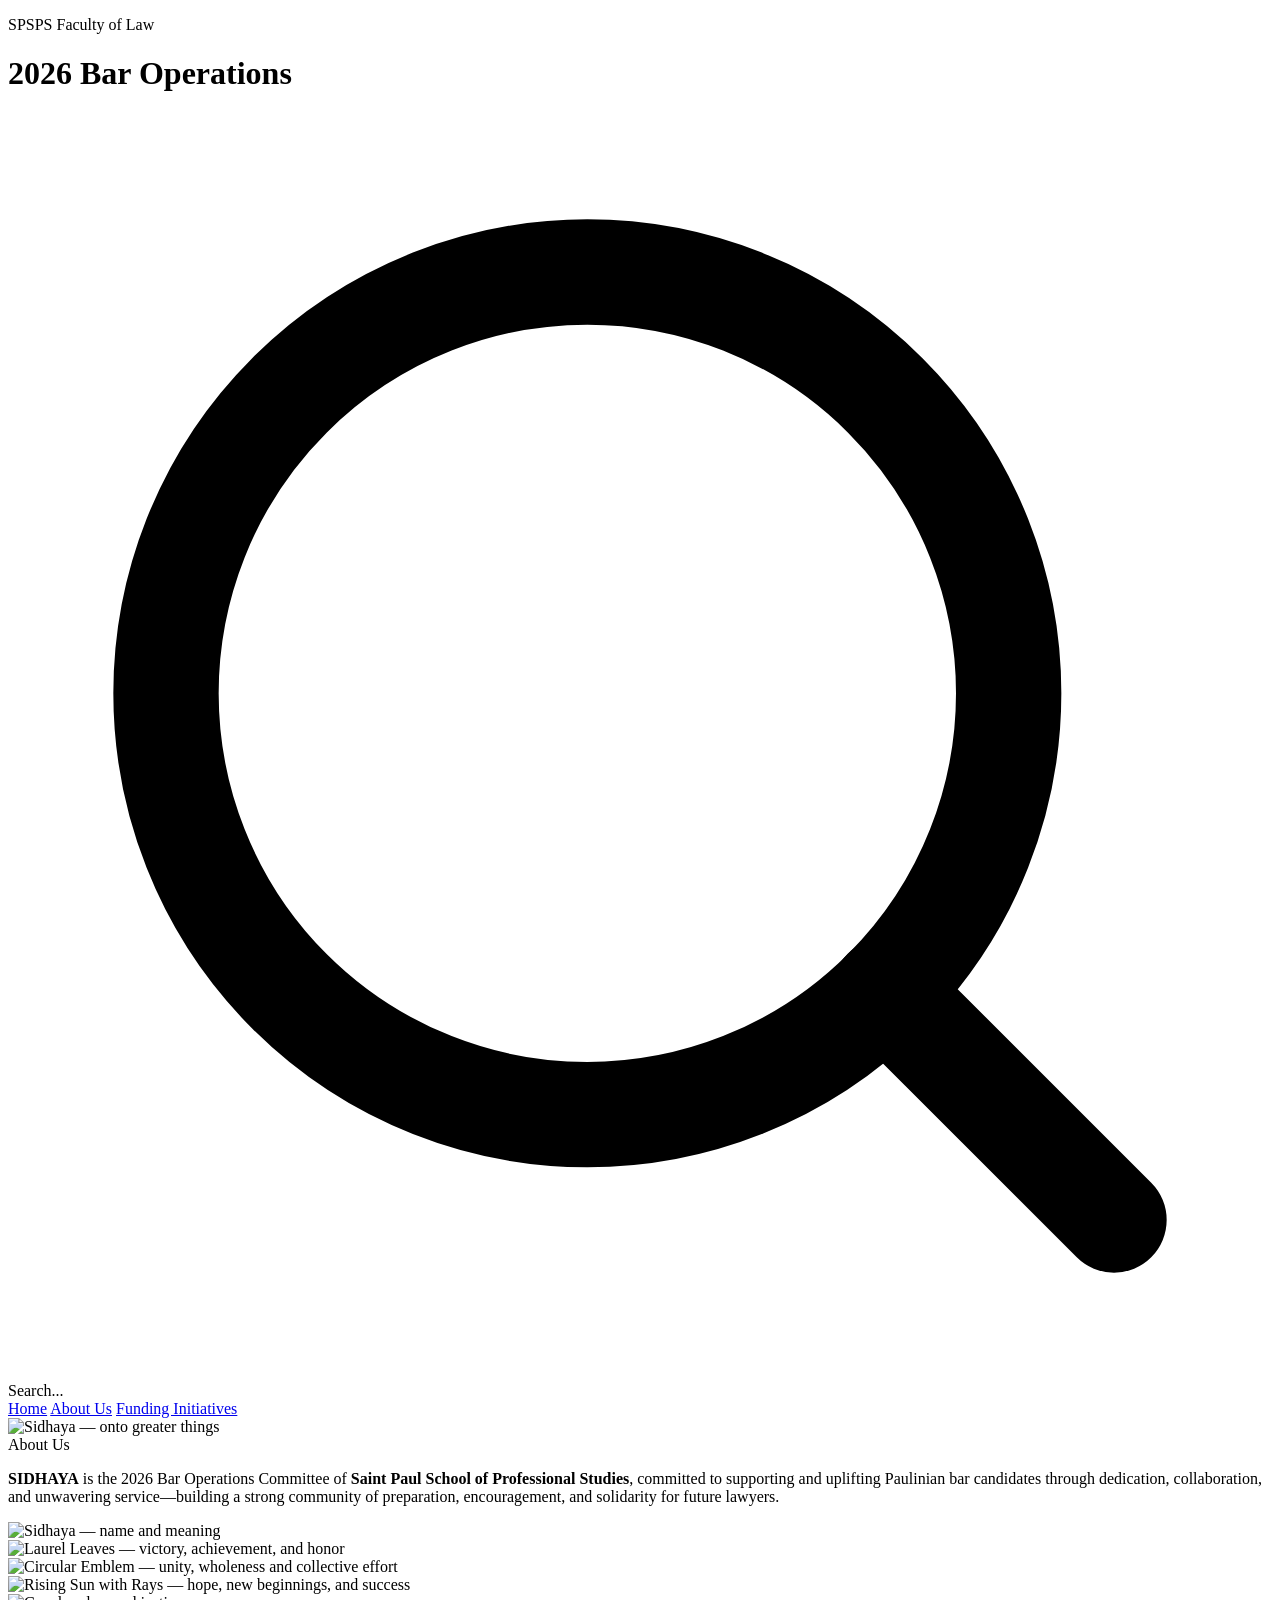
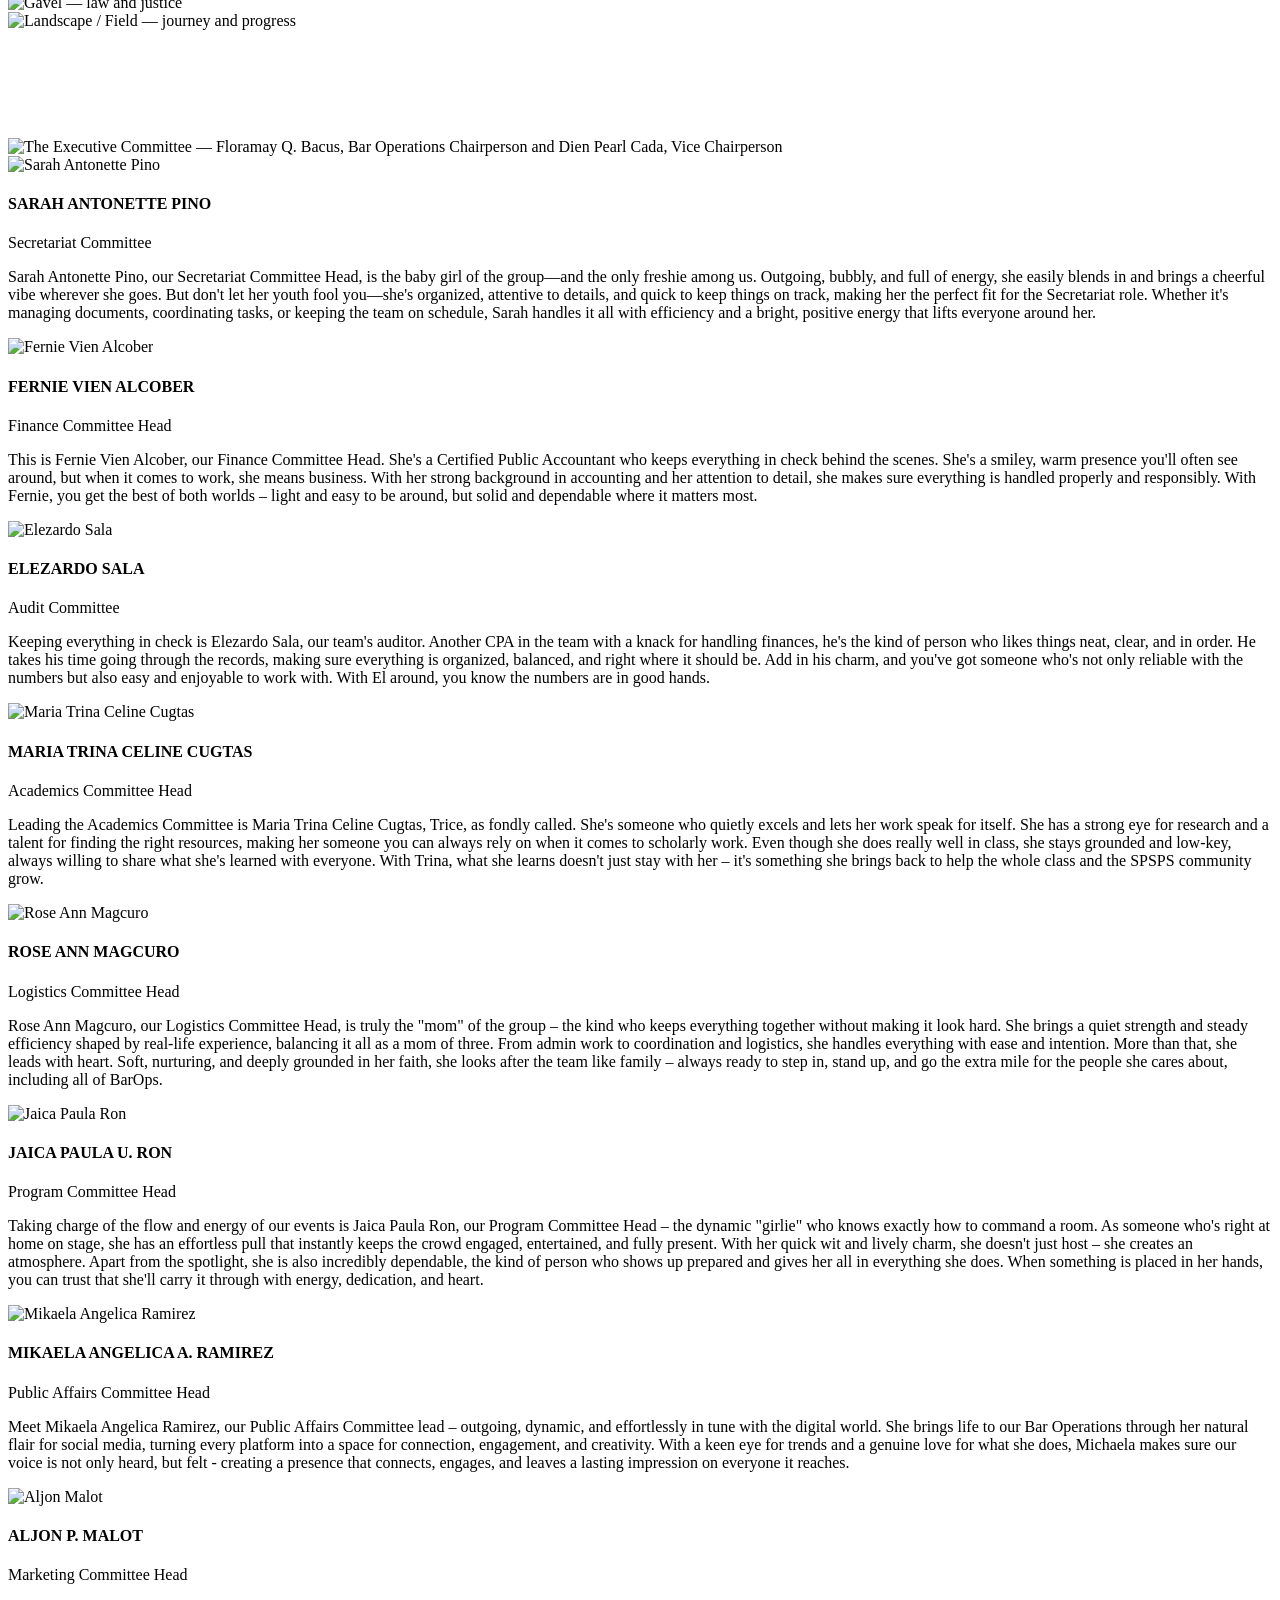
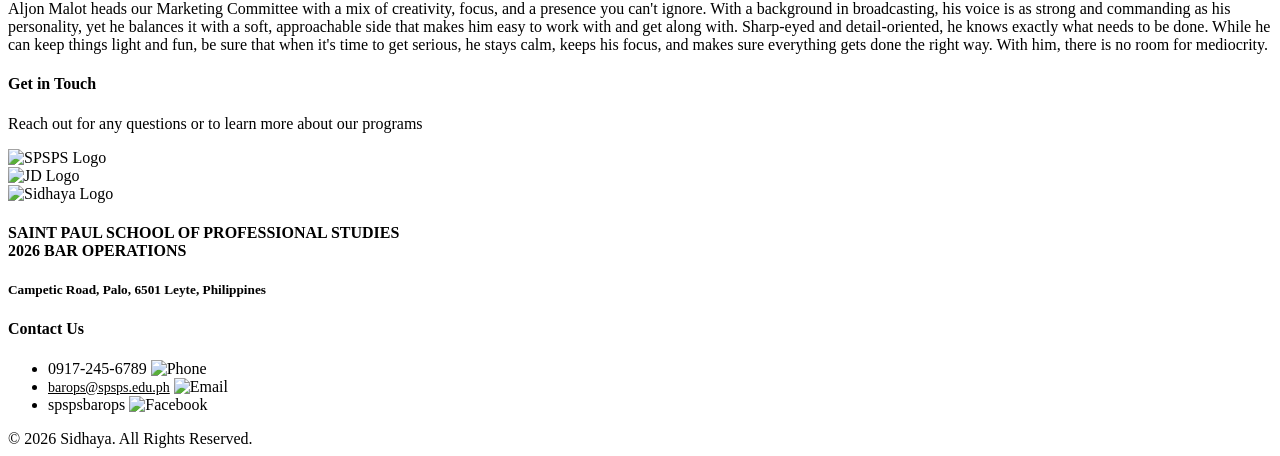
==== about.html @ d61b6583 "initial commit" ====
<!DOCTYPE html>
<html lang="en">

<head>
  <meta charset="UTF-8" />
  <meta name="viewport" content="width=device-width, initial-scale=1.0" />
  <title>About Us — SPSPS Faculty of Law 2026 Bar Operations</title>
  <meta name="description" content="About SPSPS Faculty of Law 2026 Bar Operations." />

  <!-- ✅ Preload this page's above-the-fold images (moved here from index.html where it didn't belong) -->
  <link rel="preload" as="image" href="assets/images/hero/about-hero-bg.webp">
  <link rel="preload" as="image" href="assets/images/logos/sidhaya-logo.webp">

  <link rel="preconnect" href="https://fonts.googleapis.com" />
  <link rel="preconnect" href="https://fonts.gstatic.com" crossorigin />
  <link
    href="https://fonts.googleapis.com/css2?family=Cinzel:wght@400;700&family=Montserrat:wght@300;400;500;600;700;900;1000&family=Playfair+Display:ital,wght@0,600;0,700;1,600&family=DM+Sans:wght@300;400;500;600&display=swap"
    rel="stylesheet">

  <link rel="stylesheet" href="assets/css/main.css">
  <link rel="stylesheet" href="assets/css/about.css">
</head>

<body>

  <header class="site-header">
    <div class="header-inner">
      <div class="header-brand">
        <p class="faculty-label">SPSPS Faculty of Law</p>
        <h1 class="barops-title">2026 Bar Operations</h1>
      </div>
      <div class="header-search" role="search" aria-label="Search">
        <svg viewBox="0 0 24 24" fill="none" stroke="currentColor" stroke-width="2" stroke-linecap="round"
          stroke-linejoin="round">
          <circle cx="11" cy="11" r="8" />
          <line x1="21" y1="21" x2="16.65" y2="16.65" />
        </svg>
        Search...
      </div>
    </div>
  </header>

  <nav class="site-nav" aria-label="Primary navigation">
    <div class="nav-inner">
      <a href="index.html">Home</a>
      <a href="about.html" class="active" aria-current="page">About Us</a>
      <a href="funding.html">Funding Initiatives</a>
    </div>
  </nav>

  <main>

    <!-- HERO -->
    <section class="about-hero" aria-label="About Us Hero">
      <div class="about-hero-content">
        <!-- Eager: this is the first visible element above the fold -->
        <img class="about-hero-logo" src="assets/images/logos/sidhaya-logo.webp" alt="Sidhaya — onto greater things"
          fetchpriority="high">
      </div>
    </section>

    <!-- ABOUT US TEXT -->
    <div class="about-content">
      <span class="about-badge">About Us</span>
      <p class="about-description">
        <strong>SIDHAYA</strong> is the 2026 Bar Operations Committee of <strong>Saint Paul School
          of Professional Studies</strong>, committed to supporting and uplifting
        Paulinian bar candidates through dedication, collaboration, and
        unwavering service—building a strong community of preparation,
        encouragement, and solidarity for future lawyers.
      </p>
    </div>

    <!-- INFINITE CARD CAROUSEL -->
    <section class="carousel-section" aria-label="Sidhaya symbol cards">
      <div class="carousel-track-wrap">
        <div class="carousel-track">
          <!--
            ✅ First 2 cards: eager (likely visible in the initial viewport).
               All others: lazy (the CSS animation will have moved on before they're needed).
               Duplicate set (aria-hidden): always lazy since they're the second pass.
          -->
          <div class="carousel-card">
            <img src="assets/images/cards/card-1.webp" alt="Sidhaya — name and meaning">
          </div>
          <div class="carousel-card">
            <img src="assets/images/cards/card-2.webp" alt="Laurel Leaves — victory, achievement, and honor">
          </div>
          <div class="carousel-card">
            <img src="assets/images/cards/card-3.webp" alt="Circular Emblem — unity, wholeness and collective effort"
              loading="lazy">
          </div>
          <div class="carousel-card">
            <img src="assets/images/cards/card-4.webp" alt="Rising Sun with Rays — hope, new beginnings, and success"
              loading="lazy">
          </div>
          <div class="carousel-card">
            <img src="assets/images/cards/card-5.webp" alt="Gavel — law and justice" loading="lazy">
          </div>
          <div class="carousel-card">
            <img src="assets/images/cards/card-6.webp" alt="Landscape / Field — journey and progress" loading="lazy">
          </div>
          <!-- Duplicated set for seamless loop — all lazy -->
          <div class="carousel-card" aria-hidden="true"><img src="assets/images/cards/card-1.webp" alt=""
              loading="lazy"></div>
          <div class="carousel-card" aria-hidden="true"><img src="assets/images/cards/card-2.webp" alt=""
              loading="lazy"></div>
          <div class="carousel-card" aria-hidden="true"><img src="assets/images/cards/card-3.webp" alt=""
              loading="lazy"></div>
          <div class="carousel-card" aria-hidden="true"><img src="assets/images/cards/card-4.webp" alt=""
              loading="lazy"></div>
          <div class="carousel-card" aria-hidden="true"><img src="assets/images/cards/card-5.webp" alt=""
              loading="lazy"></div>
          <div class="carousel-card" aria-hidden="true"><img src="assets/images/cards/card-6.webp" alt=""
              loading="lazy"></div>
        </div>
      </div>
    </section>

    <!-- EXECUTIVE COMMITTEE -->
    <section class="committee-section" aria-labelledby="committee-heading">

      <!-- EXEC BANNER IMAGE -->
      <div class="exec-banner">
        <img src="assets/images/committee/exec.png" alt="The Executive Committee — Floramay Q. Bacus, Bar Operations Chairperson and Dien Pearl Cada, Vice Chairperson" loading="lazy">
      </div>

      <div class="member-row member-row--row1">
        <div class="member-grid member-grid--row1">
          <div class="member-info member-info--row1">
            <div class="member-strip member-strip--row1">
              <img src="assets/images/committee/pino.png" alt="Sarah Antonette Pino" loading="lazy">
            </div>
            <h4 class="member-name member-name--row1">SARAH ANTONETTE PINO</h4>
            <p class="member-role member-role--row1">Secretariat Committee</p>
            <p class="member-desc member-desc--row1">Sarah Antonette Pino, our Secretariat Committee Head, is the baby
              girl of the group—and the only freshie among us.
              Outgoing, bubbly, and full of energy, she easily blends in and brings a cheerful vibe wherever she goes.
              But don't let her youth fool you—she's organized,
              attentive to details, and quick to keep things on track, making her the perfect fit for the Secretariat
              role. Whether it's managing documents, coordinating
              tasks, or keeping the team on schedule, Sarah handles it all with efficiency and a bright, positive energy
              that lifts everyone around her.</p>
          </div>
          
          <div class="member-info member-info--row1">
            <div class="member-strip member-strip--row1">
              <img src="assets/images/committee/alcober.png" alt="Fernie Vien Alcober" loading="lazy">
            </div>
            <h4 class="member-name member-name--row1">FERNIE VIEN ALCOBER</h4>
            <p class="member-role member-role--row1">Finance Committee Head</p>
            <p class="member-desc member-desc--row1">This is Fernie Vien Alcober, our Finance Committee Head. She's a
              Certified Public Accountant who keeps everything in
              check behind the scenes. She's a smiley, warm presence you'll often see around, but when it comes to work,
              she means business. With her strong background
              in accounting and her attention to detail, she makes sure everything is handled properly and responsibly.
              With Fernie, you get the best of both worlds –
              light and easy to be around, but solid and dependable where it matters most.</p>
          </div>
          <div class="member-info member-info--row1">
            <div class="member-strip member-strip--row1">
              <img src="assets/images/committee/sala.png" alt="Elezardo Sala" loading="lazy">
            </div>
            <h4 class="member-name member-name--row1">ELEZARDO SALA</h4>
            <p class="member-role member-role--row1">Audit Committee</p>
            <p class="member-desc member-desc--row1">Keeping everything in check is Elezardo Sala, our team's auditor.
              Another CPA in the team with a knack for handling
              finances, he's the kind of person who likes things neat, clear, and in order. He takes his time going
              through the records, making sure everything is organized,
              balanced, and right where it should be. Add in his charm, and you've got someone who's not only reliable
              with the numbers but also easy and enjoyable to work
              with. With El around, you know the numbers are in good hands.</p>
          </div>
          <div class="member-info member-info--row1">
            <div class="member-strip member-strip--row1">
              <img src="assets/images/committee/cugtas.png" alt="Maria Trina Celine Cugtas" loading="lazy">
            </div>
            <h4 class="member-name member-name--row1">MARIA TRINA CELINE CUGTAS</h4>
            <p class="member-role member-role--row1">Academics Committee Head</p>
            <p class="member-desc member-desc--row1">Leading the Academics Committee is Maria Trina Celine Cugtas,
              Trice, as fondly called. She's someone who quietly excels
              and lets her work speak for itself. She has a strong eye for research and a talent for finding the right
              resources, making her someone you can always rely on
              when it comes to scholarly work. Even though she does really well in class, she stays grounded and
              low-key, always willing to share what she's learned with everyone.
              With Trina, what she learns doesn't just stay with her – it's something she brings back to help the whole
              class and the SPSPS community grow.</p>
          </div>
        </div>
      </div>
      <div class="member-row member-row--row2">
        <div class="member-grid member-grid--row2">
          <div class="member-info member-info--row2">
            <div class="member-strip member-strip--row2">
              <img src="assets/images/committee/magcuro.png" alt="Rose Ann Magcuro" loading="lazy">
            </div>
            <h4 class="member-name member-name--row2">ROSE ANN MAGCURO</h4>
            <p class="member-role member-role--row2">Logistics Committee Head</p>
            <p class="member-desc member-desc--row2">Rose Ann Magcuro, our Logistics Committee Head, is truly the "mom"
              of the group – the kind who keeps everything together without making it look hard. She brings a quiet
              strength and steady efficiency shaped by
              real-life experience, balancing it all as a mom of three. From admin work to coordination and logistics,
              she handles everything with ease and intention.
              More than that, she leads with heart. Soft, nurturing, and deeply grounded in her faith, she looks after
              the team like family – always ready to step in, stand up, and
              go the extra mile for the people she cares about, including all of BarOps.</p>
          </div>
          <div class="member-info member-info--row2">
            <div class="member-strip member-strip--row2">
              <img src="assets/images/committee/ron.png" alt="Jaica Paula Ron" loading="lazy">
            </div>
            <h4 class="member-name member-name--row2">JAICA PAULA U. RON</h4>
            <p class="member-role member-role--row2">Program Committee Head</p>
            <p class="member-desc member-desc--row2">Taking charge of the flow and energy of our events is Jaica Paula
              Ron, our Program Committee Head – the dynamic "girlie" who knows exactly how to command a room. As someone
              who's right at home on stage, she has an effortless
              pull that instantly keeps the crowd engaged, entertained, and fully present. With her quick wit and lively
              charm, she doesn't just host – she creates an atmosphere.
              Apart from the spotlight, she is also incredibly dependable, the kind of person who shows up prepared and
              gives her all in everything she does. When something is
              placed in her hands, you can trust that she'll carry it through with energy, dedication, and heart.</p>
          </div>
          <div class="member-info member-info--row2">
            <div class="member-strip member-strip--row2">
              <img src="assets/images/committee/ramirez.png" alt="Mikaela Angelica Ramirez" loading="lazy">
            </div>
            <h4 class="member-name member-name--row2">MIKAELA ANGELICA A. RAMIREZ</h4>
            <p class="member-role member-role--row2">Public Affairs Committee Head</p>
            <p class="member-desc member-desc--row2">Meet Mikaela Angelica Ramirez, our Public Affairs Committee lead –
              outgoing, dynamic, and effortlessly in tune with the digital world. She brings life to our Bar Operations
              through her natural flair for social media, turning every
              platform into a space for connection, engagement, and creativity. With a keen eye for trends and a genuine
              love for what she does, Michaela makes sure our voice is not only
              heard, but felt - creating a presence that connects, engages, and leaves a lasting impression on everyone
              it reaches.</p>
          </div>
          <div class="member-info member-info--row2">
            <div class="member-strip member-strip--row2">
              <img src="assets/images/committee/malot.png" alt="Aljon Malot" loading="lazy">
            </div>
            <h4 class="member-name member-name--row2">ALJON P. MALOT</h4>
            <p class="member-role member-role--row2">Marketing Committee Head</p>
            <p class="member-desc member-desc--row2">Aljon Malot heads our Marketing Committee with a mix of creativity,
              focus, and a presence you can't ignore. With a background in broadcasting, his voice is as strong and
              commanding as his personality, yet he balances it with a soft,
              approachable side that makes him easy to work with and get along with. Sharp-eyed and detail-oriented, he
              knows exactly what needs to be done. While he can keep things
              light and fun, be sure that when it's time to get serious, he stays calm, keeps his focus, and makes sure
              everything gets done the right way. With him, there is no room for
              mediocrity.</p>
          </div>
        </div>
      </div>

    </section>

  </main>

  <footer class="site-footer" aria-label="Site footer">
    <div class="footer-grid">
      <div class="footer-touch">
        <h4>Get in Touch</h4>
        <p>Reach out for any questions or to learn more about our programs</p>
      </div>
      <div class="footer-logos" aria-label="Partner logos">
        <div class="logo-group">
          <div class="footer-logo-ring">
            <img src="assets/images/logos/spsps-logo.webp" alt="SPSPS Logo" loading="lazy">
          </div>
          <div class="footer-logo-ring">
            <img src="assets/images/logos/jd-logo.webp" alt="JD Logo" loading="lazy">
          </div>
          <div class="footer-logo-ring">
            <img src="assets/images/logos/sidhaya-logo-white.webp" alt="Sidhaya Logo" loading="lazy">
          </div>
        </div>
        <div class="footer-text">
          <h4 class="footer-title">
            <span class="line1">SAINT PAUL SCHOOL OF PROFESSIONAL STUDIES</span><br>
            <span class="line2">2026 BAR OPERATIONS</span>
          </h4>
          <h5 class="footer-address">
            Campetic Road, Palo, 6501 Leyte, Philippines
          </h5>
        </div>
      </div>
      <div class="footer-contact">
        <h4>Contact Us</h4>
        <ul class="contact-list">
          <li>
            <span>0917-245-6789</span>
            <img src="assets/images/icons/phone.png" alt="Phone" width="14" height="14" loading="lazy">
          </li>
          <li>
            <span><a href="mailto:barops@spsps.edu.ph" style="color: var(--gold); font-size:14px;">barops@spsps.edu.ph</a></span>
            <img src="assets/images/icons/email.png" alt="Email" width="14" height="14" loading="lazy">
          </li>
          <li>
            <span>spspsbarops</span>
            <img src="assets/images/icons/facebook.png" alt="Facebook" width="14" height="14" loading="lazy">
          </li>
        </ul>
      </div>
    </div>
    <div class="footer-bottom">&copy; 2026 Sidhaya. All Rights Reserved.</div>
  </footer>

  <script src="assets/js/main.js" defer></script>
</body>
</html>
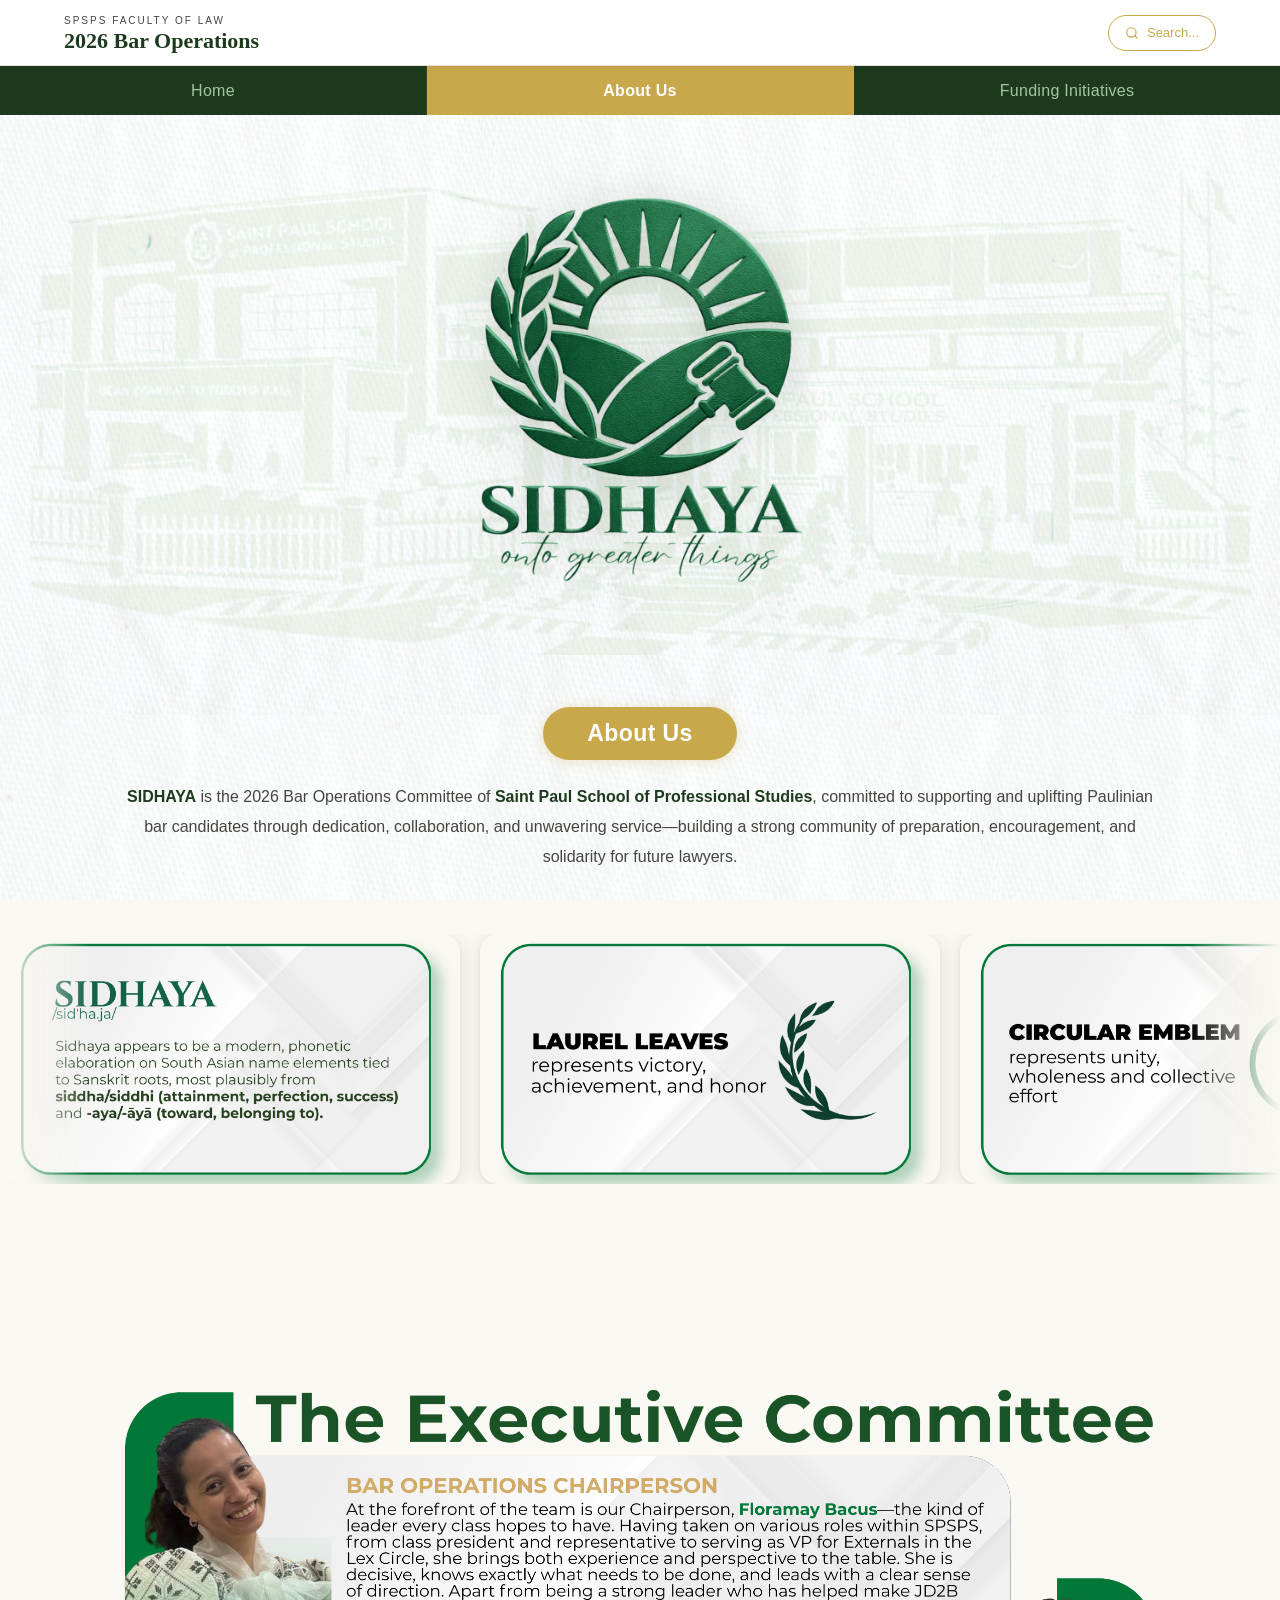
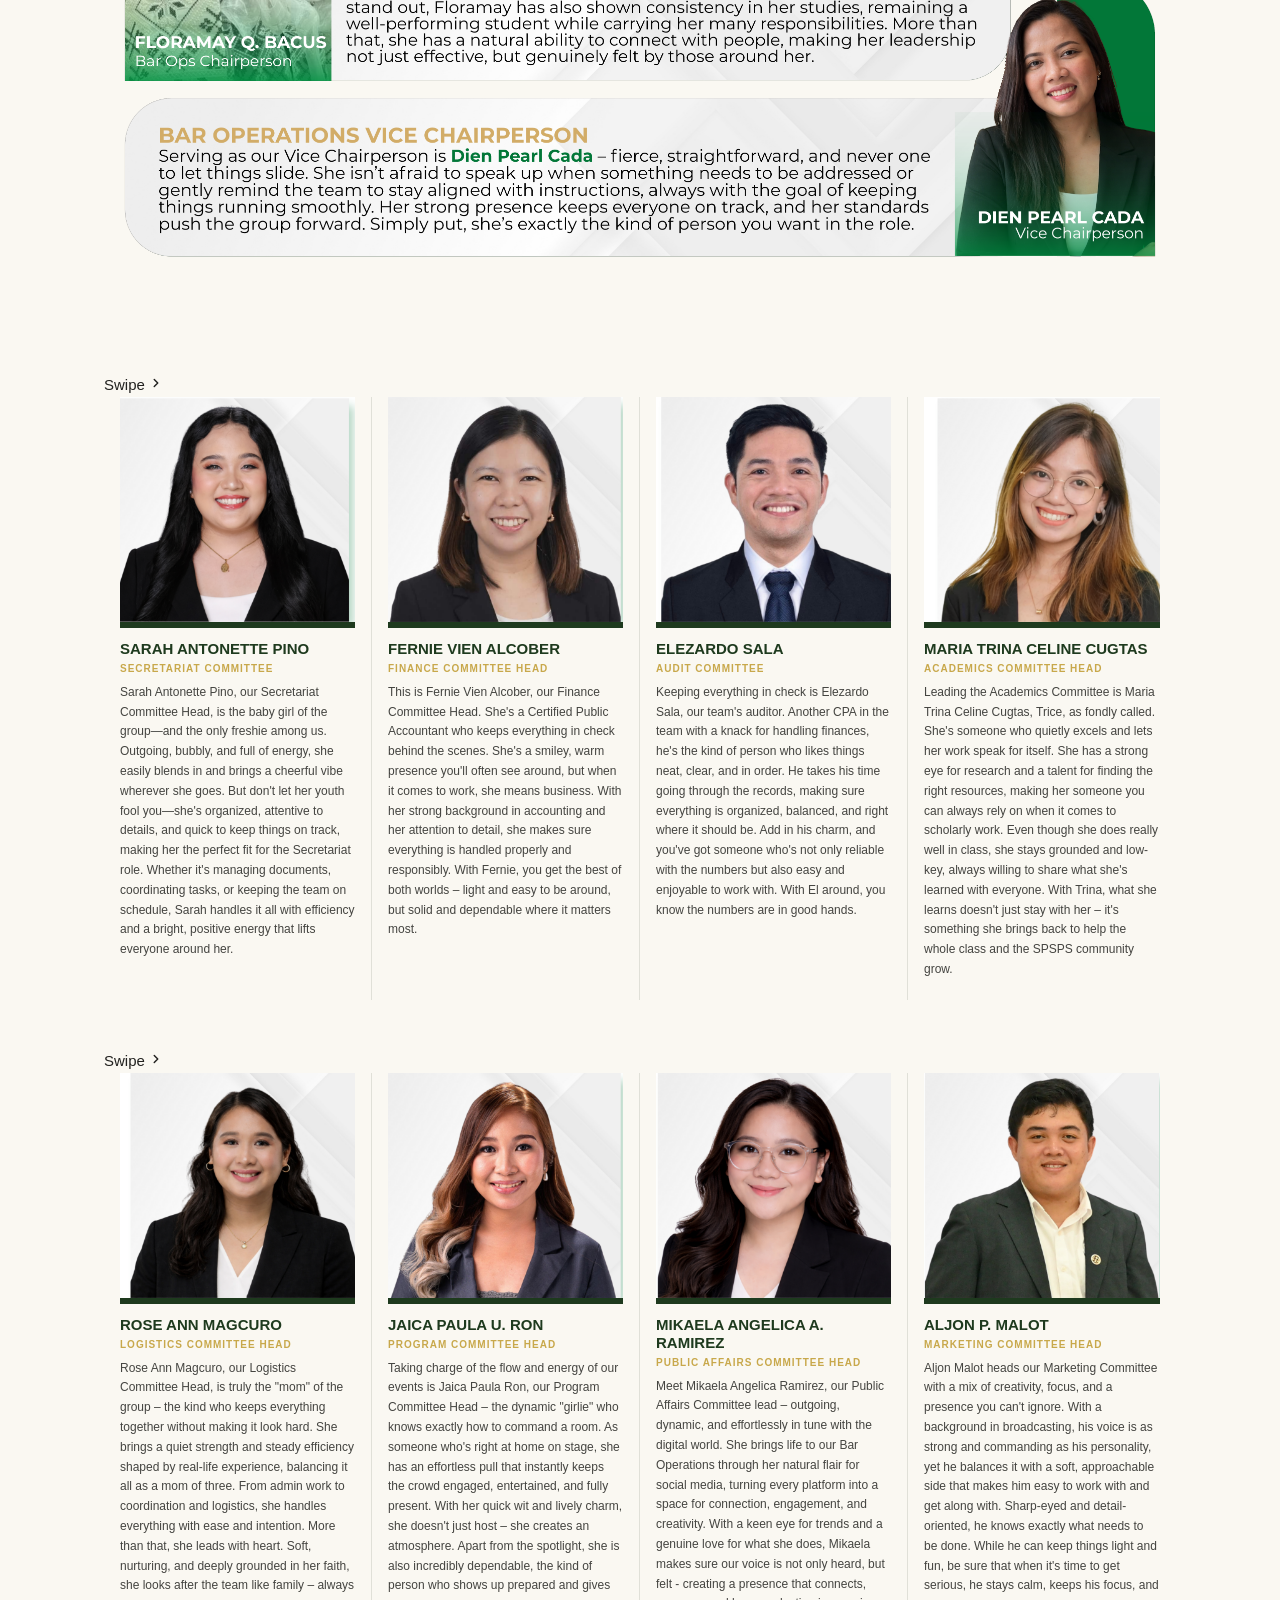
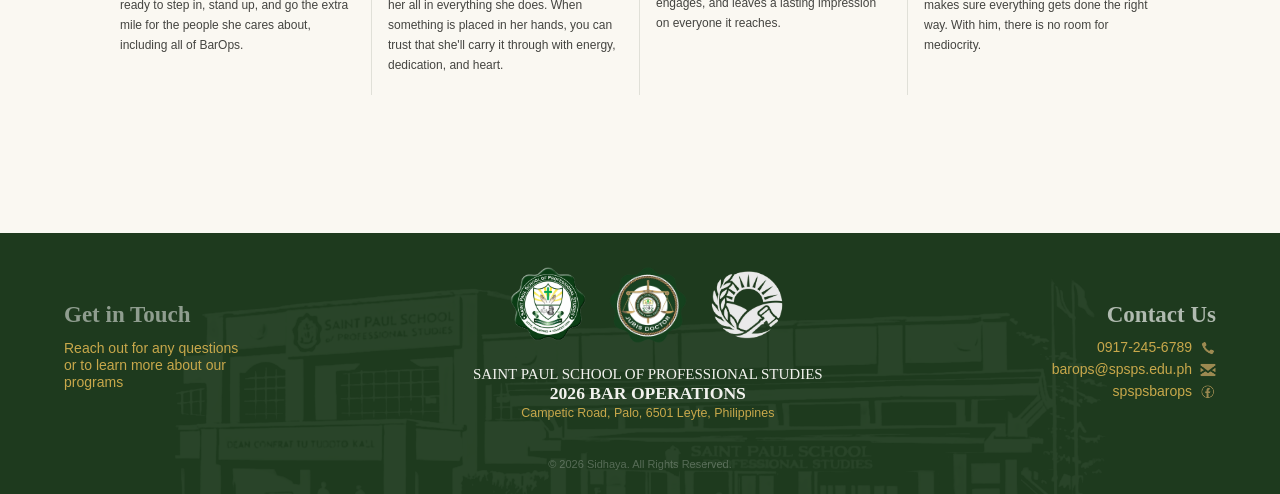
==== commit 39773175: "fix alpha test errors" ====
--- a/about.html
+++ b/about.html
@@ -126,7 +126,14 @@
       </div>
 
       <div class="member-row member-row--row1">
-        <div class="member-grid member-grid--row1">
+        <div class="member-swipe-hint" id="swipeHint1" aria-hidden="true">
+          Swipe
+          <svg viewBox="0 0 24 24" fill="none" stroke="currentColor" stroke-width="2.5"
+               stroke-linecap="round" stroke-linejoin="round" width="14" height="14">
+            <polyline points="9 6 15 12 9 18"/>
+          </svg>
+        </div>
+        <div class="member-grid member-grid--row1" id="memberGrid1">
           <div class="member-info member-info--row1">
             <div class="member-strip member-strip--row1">
               <img src="assets/images/committee/pino.png" alt="Sarah Antonette Pino" loading="lazy">
@@ -186,10 +193,19 @@
               With Trina, what she learns doesn't just stay with her – it's something she brings back to help the whole
               class and the SPSPS community grow.</p>
           </div>
-        </div>
-      </div>
+        </div><!-- /.member-grid--row1 -->
+        <div class="member-dots" id="memberDots1" role="tablist" aria-label="Row 1 member navigation"></div>
+      </div><!-- /.member-row--row1 -->
+
       <div class="member-row member-row--row2">
-        <div class="member-grid member-grid--row2">
+        <div class="member-swipe-hint" id="swipeHint2" aria-hidden="true">
+          Swipe
+          <svg viewBox="0 0 24 24" fill="none" stroke="currentColor" stroke-width="2.5"
+               stroke-linecap="round" stroke-linejoin="round" width="14" height="14">
+            <polyline points="9 6 15 12 9 18"/>
+          </svg>
+        </div>
+        <div class="member-grid member-grid--row2" id="memberGrid2">
           <div class="member-info member-info--row2">
             <div class="member-strip member-strip--row2">
               <img src="assets/images/committee/magcuro.png" alt="Rose Ann Magcuro" loading="lazy">
@@ -230,7 +246,7 @@
               outgoing, dynamic, and effortlessly in tune with the digital world. She brings life to our Bar Operations
               through her natural flair for social media, turning every
               platform into a space for connection, engagement, and creativity. With a keen eye for trends and a genuine
-              love for what she does, Michaela makes sure our voice is not only
+              love for what she does, Mikaela makes sure our voice is not only
               heard, but felt - creating a presence that connects, engages, and leaves a lasting impression on everyone
               it reaches.</p>
           </div>
@@ -249,8 +265,9 @@
               everything gets done the right way. With him, there is no room for
               mediocrity.</p>
           </div>
-        </div>
-      </div>
+        </div><!-- /.member-grid--row2 -->
+        <div class="member-dots" id="memberDots2" role="tablist" aria-label="Row 2 member navigation"></div>
+      </div><!-- /.member-row--row2 -->
 
     </section>
 
@@ -305,6 +322,7 @@
     <div class="footer-bottom">&copy; 2026 Sidhaya. All Rights Reserved.</div>
   </footer>
 
+  <script src="assets/js/about.js" defer></script>
   <script src="assets/js/main.js" defer></script>
 </body>
 </html>
--- a/assets/css/main.css
+++ b/assets/css/main.css
@@ -0,0 +1,378 @@
+/* ============================================
+   MAIN.CSS — Shared styles for all pages
+   SPSPS Faculty of Law — 2026 Bar Operations
+   ============================================ */
+
+/* ── VARIABLES ── */
+:root {
+  --green-dark:  #1e3a1e;
+  --green-mid:   #2a4a2a;
+  --green-light: #4a7a4a;
+  --green-pale:  #e8f0e8;
+  --gold:        #c8a84b;
+  --gold-light:  #f0dfa0;
+  --cream:       #faf8f2;
+  --white:       #ffffff;
+  --gray-light:  #f2f2ee;
+  --gray-mid:    #b0b0a8;
+  --gray-dark:   #444440;
+  --text:        #222220;
+  --max-w:       960px;
+}
+
+/* ── RESET ── */
+*, *::before, *::after { box-sizing: border-box; margin: 0; padding: 0; }
+html { scroll-behavior: smooth; }
+img  { display: block; max-width: 100%; }
+a    { text-decoration: none; color: inherit; }
+
+/* ── BODY ── */
+body {
+  font-family: 'DM Sans', sans-serif;
+  background-color: var(--cream);
+  color: var(--text);
+  font-size: 15px;
+  line-height: 1.7;
+}
+
+body::before {
+  content: '';
+  position: fixed;
+  inset: 0;
+  background-image: url('../images/background/website-bg.jpg');
+  background-repeat: repeat;
+  background-size: 500px auto;
+  z-index: -1;
+  pointer-events: none;
+}
+
+/* ── HEADER ── */
+.site-header {
+  background: var(--white);
+  border-bottom: 1px solid #e0e0d8;
+  position: sticky; top: 0; z-index: 100;
+  box-shadow: 0 1px 8px rgba(0,0,0,0.06);
+}
+.header-inner {
+  width: 100%;
+  padding: 12px clamp(16px, 5%, 12.5%);
+  display: flex; align-items: center; justify-content: space-between;
+}
+.header-brand .faculty-label {
+  font-size: 10px; letter-spacing: 2px;
+  text-transform: uppercase; color: var(--gray-dark); font-weight: 400;
+}
+.header-brand .barops-title {
+  font-family: 'Cinzel', serif;
+  font-size: 22px; font-weight: 700;
+  color: var(--green-dark); line-height: 1.1;
+}
+.header-search {
+  display: flex; align-items: center; gap: 8px;
+  border: 1.5px solid var(--gold); border-radius: 24px;
+  padding: 6px 16px; font-size: 13px; color: var(--gold);
+  cursor: pointer; transition: background 0.2s;
+}
+.header-search:hover { background: var(--gold-light); }
+.header-search svg { width: 14px; height: 14px; flex-shrink: 0; }
+
+/* ── NAV ── */
+.site-nav { background: var(--green-dark); }
+.nav-inner {
+  width: 100%;
+  display: flex; overflow-x: auto; -webkit-overflow-scrolling: touch;
+}
+.nav-inner::-webkit-scrollbar { display: none; }
+.site-nav a {
+  flex: 1; min-width: 80px; text-align: center;
+  padding: 11px 6px;
+  font-family: 'Montserrat', sans-serif;
+  font-size: clamp(12px, 1.4vw, 16px); font-weight: 500;
+  color: #9fc89f; letter-spacing: 0.3px;
+  border-right: 1px solid rgba(255,255,255,0.08);
+  transition: background 0.2s, color 0.2s; white-space: nowrap;
+}
+.site-nav a:last-child { border-right: none; }
+.site-nav a:hover      { background: rgba(255,255,255,0.07); color: #fff; }
+.site-nav a.active     { background: var(--gold); color: var(--white); font-weight: 600; }
+
+/* ── FOOTER ── */
+.site-footer {
+  position: relative;
+  background-color: var(--green-dark);
+  overflow: hidden;
+  padding: 32px 0 20px;
+}
+.site-footer::before {
+  content: "";
+  position: absolute;
+  inset: 0;
+  background-image: url('../images/background/footer-bg.webp');
+  background-repeat: no-repeat;
+  background-size: 75%;
+  background-position: center 30%;
+  opacity: 0.05;
+  z-index: 0;
+}
+.site-footer * { position: relative; z-index: 1; }
+.footer-grid {
+  display: grid;
+  grid-template-columns: auto 1fr auto;
+  align-items: start;
+  gap: 24px;
+  width: 100%;
+  padding: 0 clamp(16px, 5%, 12.5%) 20px;
+}
+.footer-touch h4 { font-family: 'Playfair Display', serif; font-size: 23px; color: rgba(255,255,255,0.5); margin-bottom: 6px; margin-top: 30px; }
+.footer-touch p  { font-size: 14px; color: var(--gold); line-height: 1.2; max-width: 180px; }
+.footer-logos { display: flex; flex-direction: column; gap: 20px; align-items: center; justify-content: center; }
+.footer-logo-ring { width: 80px; height: 80px; }
+.logo-group { display: flex; gap: 20px; justify-content: center; }
+.footer-logo-ring:hover { border-color: var(--gold); }
+.footer-logo-ring img { width: 100%; height: 100%; object-fit: cover; }
+.footer-title { color: var(--gray-light); text-align: center; margin: 0; line-height: 1.2; }
+.footer-title .line1 { font-family: 'Cinzel', serif; font-weight: 400; }
+.footer-title .line2 { font-family: 'Cinzel', serif; font-size: 1.1rem; font-weight: 700; }
+.footer-address {
+  font-family: 'Montserrat', sans-serif;
+  color: var(--gold);
+  text-align: center;
+  font-weight: 300;
+  margin: 5px 0 0;
+  line-height: 0.8;
+}
+.footer-contact h4 { font-family: 'Playfair Display', serif; font-size: 23px; color: rgba(255,255,255,0.65); margin-bottom: 6px; text-align: right; margin-top: 30px; }
+.contact-list { list-style: none; line-height: 1.1; }
+.contact-list li { display: flex; align-items: center; justify-content: flex-end; gap: 8px; margin-bottom: 6px; }
+.contact-list li img  { width: 16px; height: 16px; flex-shrink: 0; opacity: 0.7; object-fit: contain; }
+.contact-list li span { font-size: 14px; color: var(--gold); }
+.footer-bottom {
+  margin: 16px auto 0;
+  padding: 0 clamp(16px, 5%, 12.5%);
+  text-align: center;
+  font-size: 11px;
+  color: rgba(255,255,255,0.25);
+}
+
+/* ── RESPONSIVE ── */
+@media (max-width: 640px) {
+  .header-inner { padding: 10px 4%; }
+  .header-brand .barops-title { font-size: 17px; }
+  .footer-grid {
+    grid-template-columns: 1fr 1fr;
+    grid-template-areas: "logos logos" "touch contact";
+    padding: 0 4% 20px;
+  }
+  .footer-logos  { grid-area: logos; justify-content: center; margin-bottom: 8px; }
+  .footer-touch  { grid-area: touch; }
+  .footer-contact { grid-area: contact; }
+  .footer-contact h4 { text-align: left; }
+  .contact-list li   { justify-content: flex-start; }
+  .footer-bottom { padding: 0 4%; }
+}
+@media (min-width: 641px) and (max-width: 1024px) {
+  .footer-grid { padding: 0 4% 20px; gap: 16px; }
+  .footer-bottom { padding: 0 4%; }
+}
+/* ══════════════════════════════════════════
+   SEARCH MODAL
+   ══════════════════════════════════════════ */
+
+/* Prevent body scroll when modal is open */
+body.search-open { overflow: hidden; }
+
+/* Modal root — hidden by default */
+.search-modal {
+  display: none;
+  position: fixed;
+  inset: 0;
+  z-index: 999;
+}
+.search-modal.is-open { display: block; }
+
+/* Backdrop */
+.search-modal-backdrop {
+  position: absolute;
+  inset: 0;
+  background: rgba(10, 24, 10, 0.55);
+  backdrop-filter: blur(3px);
+  -webkit-backdrop-filter: blur(3px);
+}
+
+/* Modal box */
+.search-modal-box {
+  position: absolute;
+  top: clamp(60px, 10vh, 120px);
+  left: 50%;
+  transform: translateX(-50%);
+  width: min(680px, 92vw);
+  background: var(--white);
+  border-radius: 16px;
+  box-shadow: 0 20px 60px rgba(0,0,0,0.25);
+  overflow: hidden;
+  display: flex;
+  flex-direction: column;
+  max-height: 70vh;
+}
+
+/* Header — input row */
+.search-modal-header {
+  display: flex;
+  align-items: center;
+  gap: 10px;
+  padding: 14px 16px;
+  border-bottom: 1px solid #e8e8e0;
+  flex-shrink: 0;
+}
+
+.search-input-wrap {
+  display: flex;
+  align-items: center;
+  gap: 10px;
+  flex: 1;
+  background: var(--gray-light);
+  border-radius: 10px;
+  padding: 8px 14px;
+}
+
+.search-input-wrap svg {
+  width: 16px; height: 16px;
+  flex-shrink: 0;
+  color: var(--gray-mid);
+}
+
+#searchInput {
+  flex: 1;
+  border: none;
+  background: transparent;
+  font-family: 'Montserrat', sans-serif;
+  font-size: 14px;
+  color: var(--text);
+  outline: none;
+  min-width: 0;
+}
+
+#searchInput::placeholder { color: var(--gray-mid); }
+
+.search-clear-btn {
+  display: flex;
+  align-items: center;
+  justify-content: center;
+  background: var(--gray-mid);
+  color: var(--white);
+  border: none;
+  border-radius: 50%;
+  width: 16px; height: 16px;
+  font-size: 9px;
+  cursor: pointer;
+  flex-shrink: 0;
+  padding: 0;
+  line-height: 1;
+}
+
+.search-close-btn {
+  background: none;
+  border: none;
+  font-family: 'Montserrat', sans-serif;
+  font-size: 12px;
+  font-weight: 600;
+  color: var(--green-dark);
+  cursor: pointer;
+  padding: 6px 10px;
+  border-radius: 8px;
+  flex-shrink: 0;
+  transition: background 0.2s;
+}
+.search-close-btn:hover { background: var(--green-pale); }
+
+/* Body — results area */
+.search-modal-body {
+  overflow-y: auto;
+  flex: 1;
+  padding: 12px 16px 16px;
+}
+
+/* Hint / no-results text */
+.search-hint,
+.search-no-results {
+  font-family: 'Montserrat', sans-serif;
+  font-size: 13px;
+  color: var(--gray-mid);
+  text-align: center;
+  padding: 24px 0;
+}
+.search-no-results strong { color: var(--text); }
+
+/* Results count */
+.search-count {
+  font-family: 'Montserrat', sans-serif;
+  font-size: 11px;
+  color: var(--gray-mid);
+  text-align: right;
+  margin-top: 8px;
+  padding-top: 8px;
+  border-top: 1px solid #e8e8e0;
+}
+
+/* Results list */
+.search-results-list {
+  list-style: none;
+  display: flex;
+  flex-direction: column;
+  gap: 4px;
+}
+
+/* Individual result */
+.search-result-item {
+  display: flex;
+  flex-direction: column;
+  gap: 2px;
+  padding: 10px 12px;
+  border-radius: 10px;
+  text-decoration: none;
+  transition: background 0.15s;
+}
+.search-result-item:hover { background: var(--green-pale); }
+
+.search-result-page {
+  font-family: 'Montserrat', sans-serif;
+  font-size: 9px;
+  font-weight: 700;
+  letter-spacing: 1.2px;
+  text-transform: uppercase;
+  color: var(--gold);
+}
+
+.search-result-title {
+  font-family: 'Montserrat', sans-serif;
+  font-size: 14px;
+  font-weight: 600;
+  color: var(--green-dark);
+  line-height: 1.3;
+}
+
+.search-result-desc {
+  font-family: 'Montserrat', sans-serif;
+  font-size: 12px;
+  color: var(--gray-dark);
+  line-height: 1.5;
+}
+
+/* Highlight matches */
+.search-results-list mark {
+  background: var(--gold-light);
+  color: var(--green-dark);
+  border-radius: 2px;
+  padding: 0 1px;
+  font-style: normal;
+}
+
+/* ── MOBILE ── */
+@media (max-width: 640px) {
+  .search-modal-box {
+    top: 48px;
+    width: 100vw;
+    border-radius: 0 0 16px 16px;
+    max-height: 80vh;
+  }
+} 
--- a/assets/css/about.css
+++ b/assets/css/about.css
@@ -0,0 +1,438 @@
+/* ============================================
+   ABOUT.CSS — Styles exclusive to about.html
+   SPSPS Faculty of Law — 2026 Bar Operations
+   ============================================ */
+
+/* ── HERO ── */
+.about-hero {
+  position: relative;
+  width: 100%;
+  min-height: clamp(300px, 48vw, 540px);
+  display: flex;
+  align-items: center;
+  justify-content: center;
+  overflow: hidden;
+}
+
+.about-hero::before {
+  content: "";
+  position: absolute;
+  inset: 0;
+  background-image: url('../images/hero/about-hero-bg.webp');
+  background-size: cover;
+  background-position: center 30%;
+  background-repeat: no-repeat;
+  opacity: 0.3;
+  z-index: 0;
+}
+
+.about-hero > * {
+  position: relative;
+  z-index: 1;
+}
+
+.about-hero-content {
+  position: relative;
+  z-index: 2;
+  display: flex;
+  flex-direction: column;
+  align-items: center;
+  padding: clamp(28px, 5vw, 56px) clamp(16px, 5%, 12.5%);
+}
+
+.about-hero-logo {
+  width: clamp(200px, 36vw, 400px);
+  height: auto;
+  filter: drop-shadow(0 6px 28px rgba(30,58,30,0.2));
+  animation: logoIn 1.3s cubic-bezier(.22,.68,0,1.2) both;
+}
+
+@keyframes logoIn {
+  from { opacity: 0; transform: translateY(24px) scale(0.93); }
+  to   { opacity: 1; transform: translateY(0) scale(1); }
+}
+
+/* ── ABOUT CONTENT ── */
+.about-content {
+  padding: clamp(28px, 4vw, 52px) clamp(16px, 5%, 12.5%) clamp(20px, 3vw, 36px);
+  text-align: center;
+  max-width: 1200px;
+  margin: 0 auto;
+}
+
+.about-badge {
+  display: inline-block;
+  background: var(--gold);
+  color: var(--white);
+  font-family: 'Montserrat', sans-serif;
+  font-size: clamp(17px, 2.2vw, 23px);
+  font-weight: 600;
+  padding: 7px 44px;
+  border-radius: 32px;
+  margin-bottom: 22px;
+  letter-spacing: 0.4px;
+  box-shadow: 0 2px 14px rgba(200,168,75,0.28);
+  animation: fadeUp 0.7s 0.25s ease both;
+}
+
+.about-description {
+  font-family: 'Montserrat', sans-serif;
+  font-size: clamp(13px, 1.7vw, 16px);
+  color: var(--gray-dark);
+  line-height: 1.9;
+  text-align: center;
+  max-width: 1200px;
+  margin: 0 auto;
+  padding: 0 20px;
+  animation: fadeUp 0.7s 0.4s ease both;
+}
+
+.about-description strong {
+  color: var(--green-dark);
+  font-weight: 700;
+}
+
+/* ── INFINITE CAROUSEL ── */
+.carousel-section {
+  padding: clamp(16px, 2vw, 28px) 0 clamp(36px, 5vw, 60px);
+  overflow: hidden;
+}
+
+.carousel-track-wrap {
+  overflow: hidden;
+  -webkit-mask-image: linear-gradient(to right, transparent 0%, black 7%, black 93%, transparent 100%);
+  mask-image: linear-gradient(to right, transparent 0%, black 7%, black 93%, transparent 100%);
+  transform: translateZ(0);
+}
+
+.carousel-track {
+  display: flex;
+  gap: 20px;
+  width: max-content;
+  animation: scrollLeft 30s linear infinite;
+  will-change: transform;
+  transform: translateZ(0);
+}
+
+.carousel-track:hover {
+  animation-play-state: paused;
+}
+
+@keyframes scrollLeft {
+  0%   { transform: translateX(0); }
+  100% { transform: translateX(-50%); }
+}
+
+.carousel-card {
+  flex-shrink: 0;
+  width: clamp(280px, 40vw, 460px);
+  height: clamp(150px, 21vw, 250px);
+  border-radius: 18px;
+  overflow: hidden;
+  box-shadow: 0 3px 20px rgba(30,58,30,0.12), 0 1px 4px rgba(0,0,0,0.07);
+  transition: transform 0.3s ease, box-shadow 0.3s ease;
+  cursor: default;
+}
+
+.carousel-card:hover {
+  transform: translateY(-5px) scale(1.025);
+  box-shadow: 0 12px 40px rgba(30,58,30,0.22), 0 2px 8px rgba(0,0,0,0.1);
+}
+
+.carousel-card img {
+  width: 100%;
+  height: 100%;
+  object-fit: cover;
+  object-position: center;
+  display: block;
+}
+
+/* ── KEYFRAMES ── */
+@keyframes fadeUp {
+  from { opacity: 0; transform: translateY(16px); }
+  to   { opacity: 1; transform: translateY(0); }
+}
+
+/* ══════════════════════════════════════════
+   EXEC BANNER IMAGE
+   ══════════════════════════════════════════ */
+
+.committee-section {
+  padding: clamp(40px, 6vw, 80px) clamp(16px, 5%, 8%) clamp(48px, 7vw, 96px);
+  max-width: 1200px;
+  margin: 0 auto;
+}
+
+.exec-banner {
+  width: 100%;
+  margin-bottom: clamp(24px, 4vw, 48px);
+}
+
+.exec-banner img {
+  width: 100%;
+  height: auto;
+  display: block;
+  border-radius: 16px;
+}
+
+/* ══════════════════════════════════════════
+   MEMBER ROWS — FULLY RESPONSIVE
+   No transforms, no negative margins.
+   Uses CSS Grid + clamp() throughout.
+   ══════════════════════════════════════════ */
+
+/* ── SHARED member row base ── */
+
+.member-row--row1,
+.member-row--row2 {
+  margin-top: clamp(24px, 4vw, 48px);
+  margin-bottom: clamp(24px, 4vw, 48px);
+  
+}
+
+/* ── SHARED member grid base ── */
+.member-grid--row1,
+.member-grid--row2 {
+  display: grid;
+  grid-template-columns: repeat(4, 1fr);
+  gap: 0;
+  
+}
+
+/* ── SHARED member info ── */
+.member-info--row1,
+.member-info--row2 {
+  padding: 0 clamp(8px, 1.5vw, 16px) clamp(12px, 2vw, 20px);
+  border-right: 1px solid #e0e0d8;
+}
+
+.member-info--row1:last-child,
+.member-info--row2:last-child {
+  border-right: none;
+}
+
+/* ── SHARED image strip ── */
+.member-strip--row1,
+.member-strip--row2 {
+  width: 100%;
+  overflow: hidden;
+  height: clamp(120px, 18vw, 250px); /* ← adjust to zoom image in/out */
+  margin-bottom: 12px;
+  border-bottom: 6px solid var(--green-dark);
+}
+
+.member-strip--row1 img,
+.member-strip--row2 img {
+  width: 100%;
+  height: 100%;
+  display: block;
+  object-fit: cover;
+  object-position: top center; /* ← adjust to shift face up/down */
+}
+
+/* ── SHARED text styles ── */
+.member-name--row1,
+.member-name--row2 {
+  text-transform: uppercase;
+  font-family: 'Montserrat', sans-serif;
+  font-size: clamp(11px, 1.3vw, 15px);
+  font-weight: 700;
+  color: var(--green-dark);
+  margin-bottom: 2px;
+  line-height: 1.2;
+}
+
+.member-role--row1,
+.member-role--row2 {
+  font-family: 'Montserrat', sans-serif;
+  font-size: clamp(8px, 0.9vw, 10px);
+  font-weight: 700;
+  color: var(--gold);
+  text-transform: uppercase;
+  letter-spacing: 1px;
+  margin-bottom: 6px;
+}
+
+.member-desc--row1,
+.member-desc--row2 {
+  font-family: 'Montserrat', sans-serif;
+  font-size: clamp(10px, 1vw, 12px);
+  color: var(--gray-dark);
+  line-height: 1.65;
+}
+
+/* ══════════════════════════════════════════
+   RESPONSIVE BREAKPOINTS
+   ══════════════════════════════════════════ */
+
+/* ── TABLET LANDSCAPE (≤ 1100px) ────────── */
+@media (max-width: 1100px) {
+  .committee-title {
+    transform: none;
+  }
+
+  .member-strip--row1,
+  .member-strip--row2 {
+    height: clamp(130px, 20vw, 220px);
+  }
+}
+
+/* ── TABLET PORTRAIT (≤ 768px) ──────────── */
+@media (max-width: 768px) {
+  .carousel-card {
+    width: clamp(230px, 75vw, 320px);
+    height: clamp(125px, 42vw, 190px);
+  }
+
+  .committee-title {
+    font-size: clamp(24px, 6vw, 38px);
+    margin-bottom: 20px;
+  }
+}
+
+/* ══════════════════════════════════════════
+   MEMBER ROW — MOBILE SWIPE CAROUSEL
+   Active at ≤ 768px.
+   Each .member-row becomes a horizontal
+   scroll container; cards snap one at a time.
+   Desktop (> 768px) is completely untouched.
+   ══════════════════════════════════════════ */
+@media (max-width: 768px) {
+
+  /* Row wrapper clips the scrolling grid */
+  .member-row--row1,
+  .member-row--row2 {
+    overflow: hidden;
+    position: relative;
+    margin-top: clamp(20px, 4vw, 36px);
+    margin-bottom: 0;
+  }
+
+  /* Grid becomes a horizontal flex strip with snap */
+  .member-grid--row1,
+  .member-grid--row2 {
+    display: flex;
+    flex-direction: row;
+    flex-wrap: nowrap;
+    grid-template-columns: unset;
+    overflow-x: auto;
+    scroll-snap-type: x mandatory;
+    -webkit-overflow-scrolling: touch;
+    scrollbar-width: none;
+    gap: 0;
+    padding-bottom: 12px;
+  }
+
+  .member-grid--row1::-webkit-scrollbar,
+  .member-grid--row2::-webkit-scrollbar { display: none; }
+
+  /* Each card occupies ~82% of the viewport width so
+     the next card peeks from the right */
+  .member-info--row1,
+  .member-info--row2 {
+    flex: 0 0 82vw;
+    max-width: 340px;
+    scroll-snap-align: start;
+    border-right: 1px solid #e0e0d8;
+    border-bottom: none;
+    padding: 0 14px 16px;
+    margin: 0;
+  }
+
+  .member-info--row1:last-child,
+  .member-info--row2:last-child {
+    border-right: none;
+  }
+
+  /* Photo strip */
+  .member-strip--row1,
+  .member-strip--row2 {
+    height: clamp(160px, 52vw, 260px);
+  }
+
+  /* Text */
+  .member-name--row1,
+  .member-name--row2 { font-size: clamp(11px, 3vw, 14px); }
+
+  .member-role--row1,
+  .member-role--row2 { font-size: clamp(9px, 2.2vw, 11px); }
+
+  .member-desc--row1,
+  .member-desc--row2 { font-size: clamp(10px, 2.4vw, 12px); }
+
+  /* ── Dot indicators ── */
+  .member-dots {
+    display: flex;
+    justify-content: center;
+    gap: 6px;
+    padding: 10px 0 6px;
+  }
+
+  .member-dot {
+    width: 7px;
+    height: 7px;
+    border-radius: 50%;
+    background: rgba(30, 58, 30, 0.2);
+    border: none;
+    padding: 0;
+    cursor: pointer;
+    transition: background 0.25s, width 0.25s, border-radius 0.25s;
+    min-width: 7px;
+  }
+
+  .member-dot.active {
+    background: var(--green-dark);
+    width: 20px;
+    border-radius: 4px;
+  }
+
+  /* ── Swipe hint label ── */
+  .member-swipe-hint {
+    display: flex;
+    align-items: center;
+    justify-content: flex-end;
+    gap: 4px;
+    padding: 4px 16px 0;
+    font-family: 'Montserrat', sans-serif;
+    font-size: 10px;
+    color: var(--gray-mid);
+    letter-spacing: 0.5px;
+    text-transform: uppercase;
+    opacity: 1;
+    transition: opacity 0.5s ease;
+  }
+
+  .member-swipe-hint.hidden {
+    opacity: 0;
+    pointer-events: none;
+  }
+
+  .member-swipe-hint svg {
+    flex-shrink: 0;
+    animation: swipeNudge 1.4s ease-in-out infinite;
+  }
+
+  @keyframes swipeNudge {
+    0%, 100% { transform: translateX(0); }
+    50%       { transform: translateX(5px); }
+  }
+}
+
+/* ── SMALL MOBILE (≤ 480px) ─────────────── */
+@media (max-width: 480px) {
+  .about-hero-logo {
+    width: clamp(170px, 68vw, 280px);
+  }
+
+  /* Slightly wider cards on small screens */
+  .member-info--row1,
+  .member-info--row2 {
+    flex: 0 0 88vw;
+  }
+}
+
+/* ── REDUCED MOTION ─────────────────────── */
+@media (prefers-reduced-motion: reduce) {
+  .carousel-track { animation: none; }
+  .about-hero-logo, .about-badge, .about-description { animation: none; }
+}
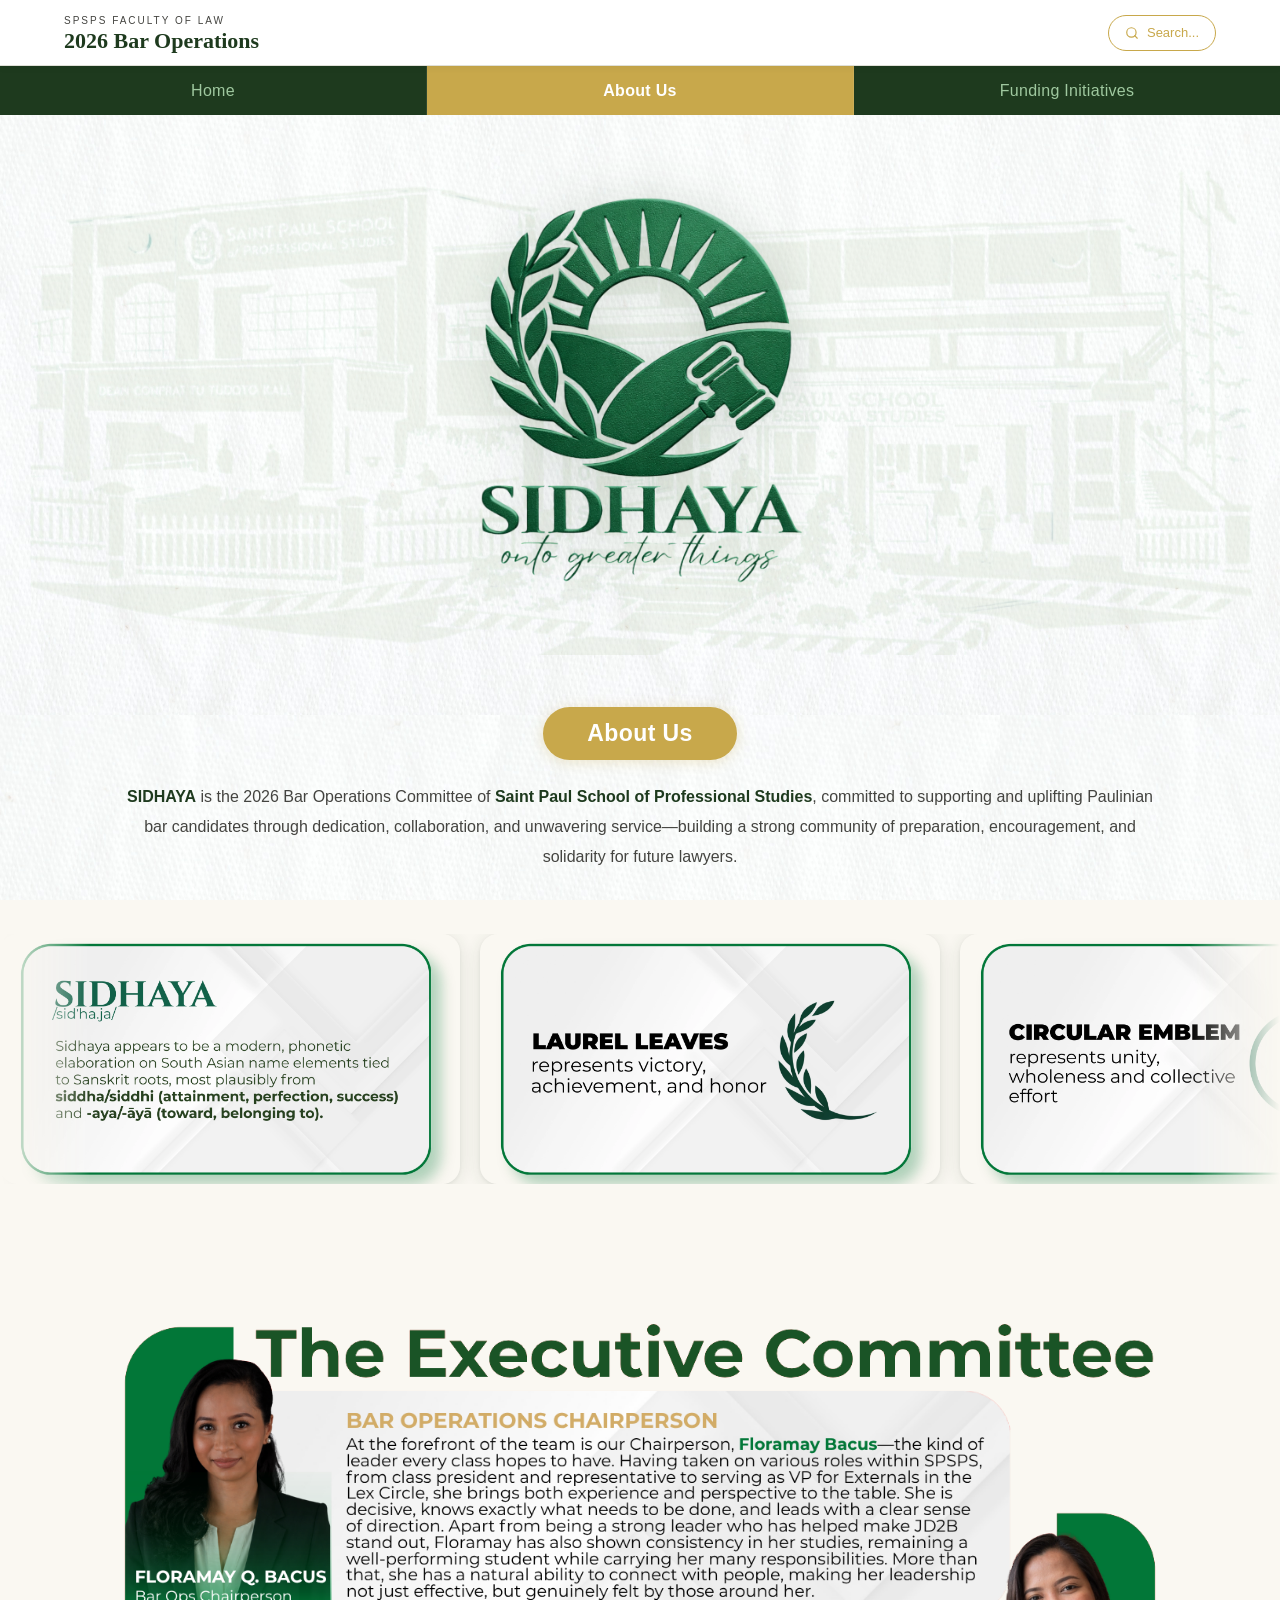
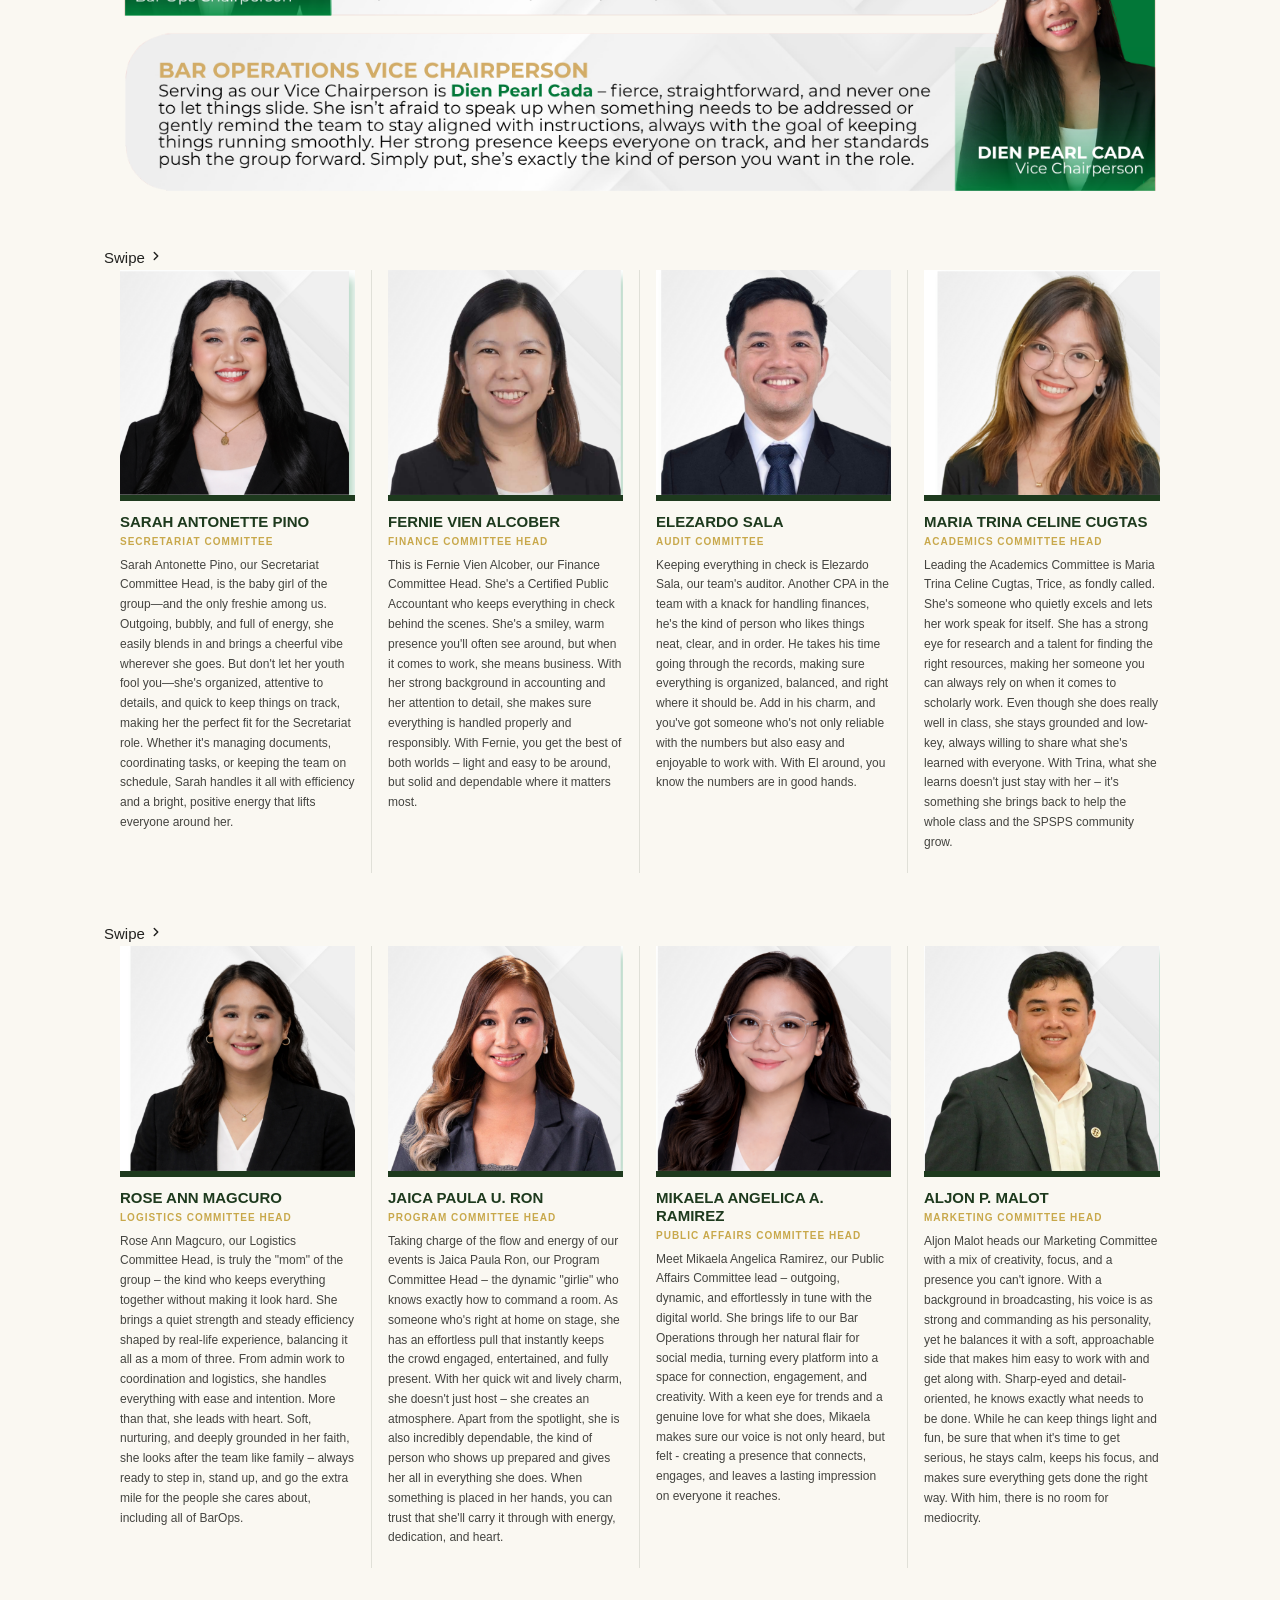
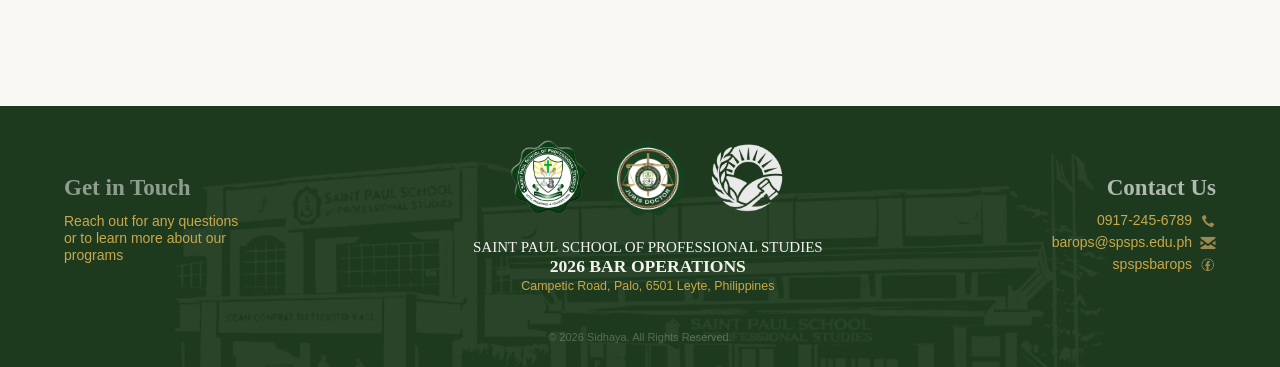
==== commit e26a16fe: "Cleaned files" ====
--- a/about.html
+++ b/about.html
@@ -7,7 +7,7 @@
   <title>About Us — SPSPS Faculty of Law 2026 Bar Operations</title>
   <meta name="description" content="About SPSPS Faculty of Law 2026 Bar Operations." />
 
-  <!-- ✅ Preload this page's above-the-fold images (moved here from index.html where it didn't belong) -->
+  
   <link rel="preload" as="image" href="assets/images/hero/about-hero-bg.webp">
   <link rel="preload" as="image" href="assets/images/logos/sidhaya-logo.webp">
 
@@ -50,16 +50,16 @@
 
   <main>
 
-    <!-- HERO -->
+   
     <section class="about-hero" aria-label="About Us Hero">
       <div class="about-hero-content">
-        <!-- Eager: this is the first visible element above the fold -->
+        
         <img class="about-hero-logo" src="assets/images/logos/sidhaya-logo.webp" alt="Sidhaya — onto greater things"
           fetchpriority="high">
       </div>
     </section>
 
-    <!-- ABOUT US TEXT -->
+   
     <div class="about-content">
       <span class="about-badge">About Us</span>
       <p class="about-description">
@@ -71,15 +71,11 @@
       </p>
     </div>
 
-    <!-- INFINITE CARD CAROUSEL -->
+    
     <section class="carousel-section" aria-label="Sidhaya symbol cards">
       <div class="carousel-track-wrap">
         <div class="carousel-track">
-          <!--
-            ✅ First 2 cards: eager (likely visible in the initial viewport).
-               All others: lazy (the CSS animation will have moved on before they're needed).
-               Duplicate set (aria-hidden): always lazy since they're the second pass.
-          -->
+          
           <div class="carousel-card">
             <img src="assets/images/cards/card-1.webp" alt="Sidhaya — name and meaning">
           </div>
@@ -100,7 +96,7 @@
           <div class="carousel-card">
             <img src="assets/images/cards/card-6.webp" alt="Landscape / Field — journey and progress" loading="lazy">
           </div>
-          <!-- Duplicated set for seamless loop — all lazy -->
+         
           <div class="carousel-card" aria-hidden="true"><img src="assets/images/cards/card-1.webp" alt=""
               loading="lazy"></div>
           <div class="carousel-card" aria-hidden="true"><img src="assets/images/cards/card-2.webp" alt=""
@@ -117,10 +113,10 @@
       </div>
     </section>
 
-    <!-- EXECUTIVE COMMITTEE -->
+    
     <section class="committee-section" aria-labelledby="committee-heading">
 
-      <!-- EXEC BANNER IMAGE -->
+      
       <div class="exec-banner">
         <img src="assets/images/committee/exec.png" alt="The Executive Committee — Floramay Q. Bacus, Bar Operations Chairperson and Dien Pearl Cada, Vice Chairperson" loading="lazy">
       </div>
@@ -193,9 +189,9 @@
               With Trina, what she learns doesn't just stay with her – it's something she brings back to help the whole
               class and the SPSPS community grow.</p>
           </div>
-        </div><!-- /.member-grid--row1 -->
+        </div>
         <div class="member-dots" id="memberDots1" role="tablist" aria-label="Row 1 member navigation"></div>
-      </div><!-- /.member-row--row1 -->
+      </div>
 
       <div class="member-row member-row--row2">
         <div class="member-swipe-hint" id="swipeHint2" aria-hidden="true">
@@ -265,9 +261,9 @@
               everything gets done the right way. With him, there is no room for
               mediocrity.</p>
           </div>
-        </div><!-- /.member-grid--row2 -->
+        </div>
         <div class="member-dots" id="memberDots2" role="tablist" aria-label="Row 2 member navigation"></div>
-      </div><!-- /.member-row--row2 -->
+      </div>
 
     </section>
 
--- a/assets/css/main.css
+++ b/assets/css/main.css
@@ -1,9 +1,4 @@
-/* ============================================
-   MAIN.CSS — Shared styles for all pages
-   SPSPS Faculty of Law — 2026 Bar Operations
-   ============================================ */
-
-/* ── VARIABLES ── */
+
 :root {
   --green-dark:  #1e3a1e;
   --green-mid:   #2a4a2a;
@@ -20,13 +15,13 @@
   --max-w:       960px;
 }
 
-/* ── RESET ── */
+
 *, *::before, *::after { box-sizing: border-box; margin: 0; padding: 0; }
 html { scroll-behavior: smooth; }
 img  { display: block; max-width: 100%; }
 a    { text-decoration: none; color: inherit; }
 
-/* ── BODY ── */
+
 body {
   font-family: 'DM Sans', sans-serif;
   background-color: var(--cream);
@@ -46,7 +41,7 @@
   pointer-events: none;
 }
 
-/* ── HEADER ── */
+
 .site-header {
   background: var(--white);
   border-bottom: 1px solid #e0e0d8;
@@ -76,7 +71,7 @@
 .header-search:hover { background: var(--gold-light); }
 .header-search svg { width: 14px; height: 14px; flex-shrink: 0; }
 
-/* ── NAV ── */
+
 .site-nav { background: var(--green-dark); }
 .nav-inner {
   width: 100%;
@@ -96,7 +91,7 @@
 .site-nav a:hover      { background: rgba(255,255,255,0.07); color: #fff; }
 .site-nav a.active     { background: var(--gold); color: var(--white); font-weight: 600; }
 
-/* ── FOOTER ── */
+
 .site-footer {
   position: relative;
   background-color: var(--green-dark);
@@ -154,7 +149,7 @@
   color: rgba(255,255,255,0.25);
 }
 
-/* ── RESPONSIVE ── */
+
 @media (max-width: 640px) {
   .header-inner { padding: 10px 4%; }
   .header-brand .barops-title { font-size: 17px; }
@@ -174,14 +169,10 @@
   .footer-grid { padding: 0 4% 20px; gap: 16px; }
   .footer-bottom { padding: 0 4%; }
 }
-/* ══════════════════════════════════════════
-   SEARCH MODAL
-   ══════════════════════════════════════════ */
-
-/* Prevent body scroll when modal is open */
+
 body.search-open { overflow: hidden; }
 
-/* Modal root — hidden by default */
+
 .search-modal {
   display: none;
   position: fixed;
@@ -190,7 +181,7 @@
 }
 .search-modal.is-open { display: block; }
 
-/* Backdrop */
+
 .search-modal-backdrop {
   position: absolute;
   inset: 0;
@@ -199,7 +190,7 @@
   -webkit-backdrop-filter: blur(3px);
 }
 
-/* Modal box */
+
 .search-modal-box {
   position: absolute;
   top: clamp(60px, 10vh, 120px);
@@ -215,7 +206,7 @@
   max-height: 70vh;
 }
 
-/* Header — input row */
+
 .search-modal-header {
   display: flex;
   align-items: center;
@@ -285,14 +276,14 @@
 }
 .search-close-btn:hover { background: var(--green-pale); }
 
-/* Body — results area */
+
 .search-modal-body {
   overflow-y: auto;
   flex: 1;
   padding: 12px 16px 16px;
 }
 
-/* Hint / no-results text */
+
 .search-hint,
 .search-no-results {
   font-family: 'Montserrat', sans-serif;
@@ -303,7 +294,7 @@
 }
 .search-no-results strong { color: var(--text); }
 
-/* Results count */
+
 .search-count {
   font-family: 'Montserrat', sans-serif;
   font-size: 11px;
@@ -314,7 +305,7 @@
   border-top: 1px solid #e8e8e0;
 }
 
-/* Results list */
+
 .search-results-list {
   list-style: none;
   display: flex;
@@ -322,7 +313,7 @@
   gap: 4px;
 }
 
-/* Individual result */
+
 .search-result-item {
   display: flex;
   flex-direction: column;
@@ -358,7 +349,7 @@
   line-height: 1.5;
 }
 
-/* Highlight matches */
+
 .search-results-list mark {
   background: var(--gold-light);
   color: var(--green-dark);
@@ -367,7 +358,7 @@
   font-style: normal;
 }
 
-/* ── MOBILE ── */
+
 @media (max-width: 640px) {
   .search-modal-box {
     top: 48px;
--- a/assets/css/about.css
+++ b/assets/css/about.css
@@ -1,9 +1,4 @@
-/* ============================================
-   ABOUT.CSS — Styles exclusive to about.html
-   SPSPS Faculty of Law — 2026 Bar Operations
-   ============================================ */
-
-/* ── HERO ── */
+
 .about-hero {
   position: relative;
   width: 100%;
@@ -52,7 +47,7 @@
   to   { opacity: 1; transform: translateY(0) scale(1); }
 }
 
-/* ── ABOUT CONTENT ── */
+
 .about-content {
   padding: clamp(28px, 4vw, 52px) clamp(16px, 5%, 12.5%) clamp(20px, 3vw, 36px);
   text-align: center;
@@ -92,7 +87,7 @@
   font-weight: 700;
 }
 
-/* ── INFINITE CAROUSEL ── */
+
 .carousel-section {
   padding: clamp(16px, 2vw, 28px) 0 clamp(36px, 5vw, 60px);
   overflow: hidden;
@@ -147,15 +142,13 @@
   display: block;
 }
 
-/* ── KEYFRAMES ── */
+
 @keyframes fadeUp {
   from { opacity: 0; transform: translateY(16px); }
   to   { opacity: 1; transform: translateY(0); }
 }
 
-/* ══════════════════════════════════════════
-   EXEC BANNER IMAGE
-   ══════════════════════════════════════════ */
+
 
 .committee-section {
   padding: clamp(40px, 6vw, 80px) clamp(16px, 5%, 8%) clamp(48px, 7vw, 96px);
@@ -175,13 +168,7 @@
   border-radius: 16px;
 }
 
-/* ══════════════════════════════════════════
-   MEMBER ROWS — FULLY RESPONSIVE
-   No transforms, no negative margins.
-   Uses CSS Grid + clamp() throughout.
-   ══════════════════════════════════════════ */
-
-/* ── SHARED member row base ── */
+
 
 .member-row--row1,
 .member-row--row2 {
@@ -190,7 +177,7 @@
   
 }
 
-/* ── SHARED member grid base ── */
+
 .member-grid--row1,
 .member-grid--row2 {
   display: grid;
@@ -199,7 +186,7 @@
   
 }
 
-/* ── SHARED member info ── */
+
 .member-info--row1,
 .member-info--row2 {
   padding: 0 clamp(8px, 1.5vw, 16px) clamp(12px, 2vw, 20px);
@@ -211,12 +198,12 @@
   border-right: none;
 }
 
-/* ── SHARED image strip ── */
+
 .member-strip--row1,
 .member-strip--row2 {
   width: 100%;
   overflow: hidden;
-  height: clamp(120px, 18vw, 250px); /* ← adjust to zoom image in/out */
+  height: clamp(120px, 18vw, 250px); 
   margin-bottom: 12px;
   border-bottom: 6px solid var(--green-dark);
 }
@@ -227,10 +214,10 @@
   height: 100%;
   display: block;
   object-fit: cover;
-  object-position: top center; /* ← adjust to shift face up/down */
-}
-
-/* ── SHARED text styles ── */
+  object-position: top center; 
+}
+
+
 .member-name--row1,
 .member-name--row2 {
   text-transform: uppercase;
@@ -261,11 +248,7 @@
   line-height: 1.65;
 }
 
-/* ══════════════════════════════════════════
-   RESPONSIVE BREAKPOINTS
-   ══════════════════════════════════════════ */
-
-/* ── TABLET LANDSCAPE (≤ 1100px) ────────── */
+
 @media (max-width: 1100px) {
   .committee-title {
     transform: none;
@@ -277,7 +260,7 @@
   }
 }
 
-/* ── TABLET PORTRAIT (≤ 768px) ──────────── */
+
 @media (max-width: 768px) {
   .carousel-card {
     width: clamp(230px, 75vw, 320px);
@@ -290,16 +273,10 @@
   }
 }
 
-/* ══════════════════════════════════════════
-   MEMBER ROW — MOBILE SWIPE CAROUSEL
-   Active at ≤ 768px.
-   Each .member-row becomes a horizontal
-   scroll container; cards snap one at a time.
-   Desktop (> 768px) is completely untouched.
-   ══════════════════════════════════════════ */
+
 @media (max-width: 768px) {
 
-  /* Row wrapper clips the scrolling grid */
+ 
   .member-row--row1,
   .member-row--row2 {
     overflow: hidden;
@@ -308,7 +285,7 @@
     margin-bottom: 0;
   }
 
-  /* Grid becomes a horizontal flex strip with snap */
+ 
   .member-grid--row1,
   .member-grid--row2 {
     display: flex;
@@ -326,8 +303,7 @@
   .member-grid--row1::-webkit-scrollbar,
   .member-grid--row2::-webkit-scrollbar { display: none; }
 
-  /* Each card occupies ~82% of the viewport width so
-     the next card peeks from the right */
+  
   .member-info--row1,
   .member-info--row2 {
     flex: 0 0 82vw;
@@ -344,13 +320,13 @@
     border-right: none;
   }
 
-  /* Photo strip */
+  
   .member-strip--row1,
   .member-strip--row2 {
     height: clamp(160px, 52vw, 260px);
   }
 
-  /* Text */
+  
   .member-name--row1,
   .member-name--row2 { font-size: clamp(11px, 3vw, 14px); }
 
@@ -360,7 +336,7 @@
   .member-desc--row1,
   .member-desc--row2 { font-size: clamp(10px, 2.4vw, 12px); }
 
-  /* ── Dot indicators ── */
+  
   .member-dots {
     display: flex;
     justify-content: center;
@@ -386,7 +362,7 @@
     border-radius: 4px;
   }
 
-  /* ── Swipe hint label ── */
+  
   .member-swipe-hint {
     display: flex;
     align-items: center;
@@ -418,20 +394,20 @@
   }
 }
 
-/* ── SMALL MOBILE (≤ 480px) ─────────────── */
+
 @media (max-width: 480px) {
   .about-hero-logo {
     width: clamp(170px, 68vw, 280px);
   }
 
-  /* Slightly wider cards on small screens */
+  
   .member-info--row1,
   .member-info--row2 {
     flex: 0 0 88vw;
   }
 }
 
-/* ── REDUCED MOTION ─────────────────────── */
+
 @media (prefers-reduced-motion: reduce) {
   .carousel-track { animation: none; }
   .about-hero-logo, .about-badge, .about-description { animation: none; }
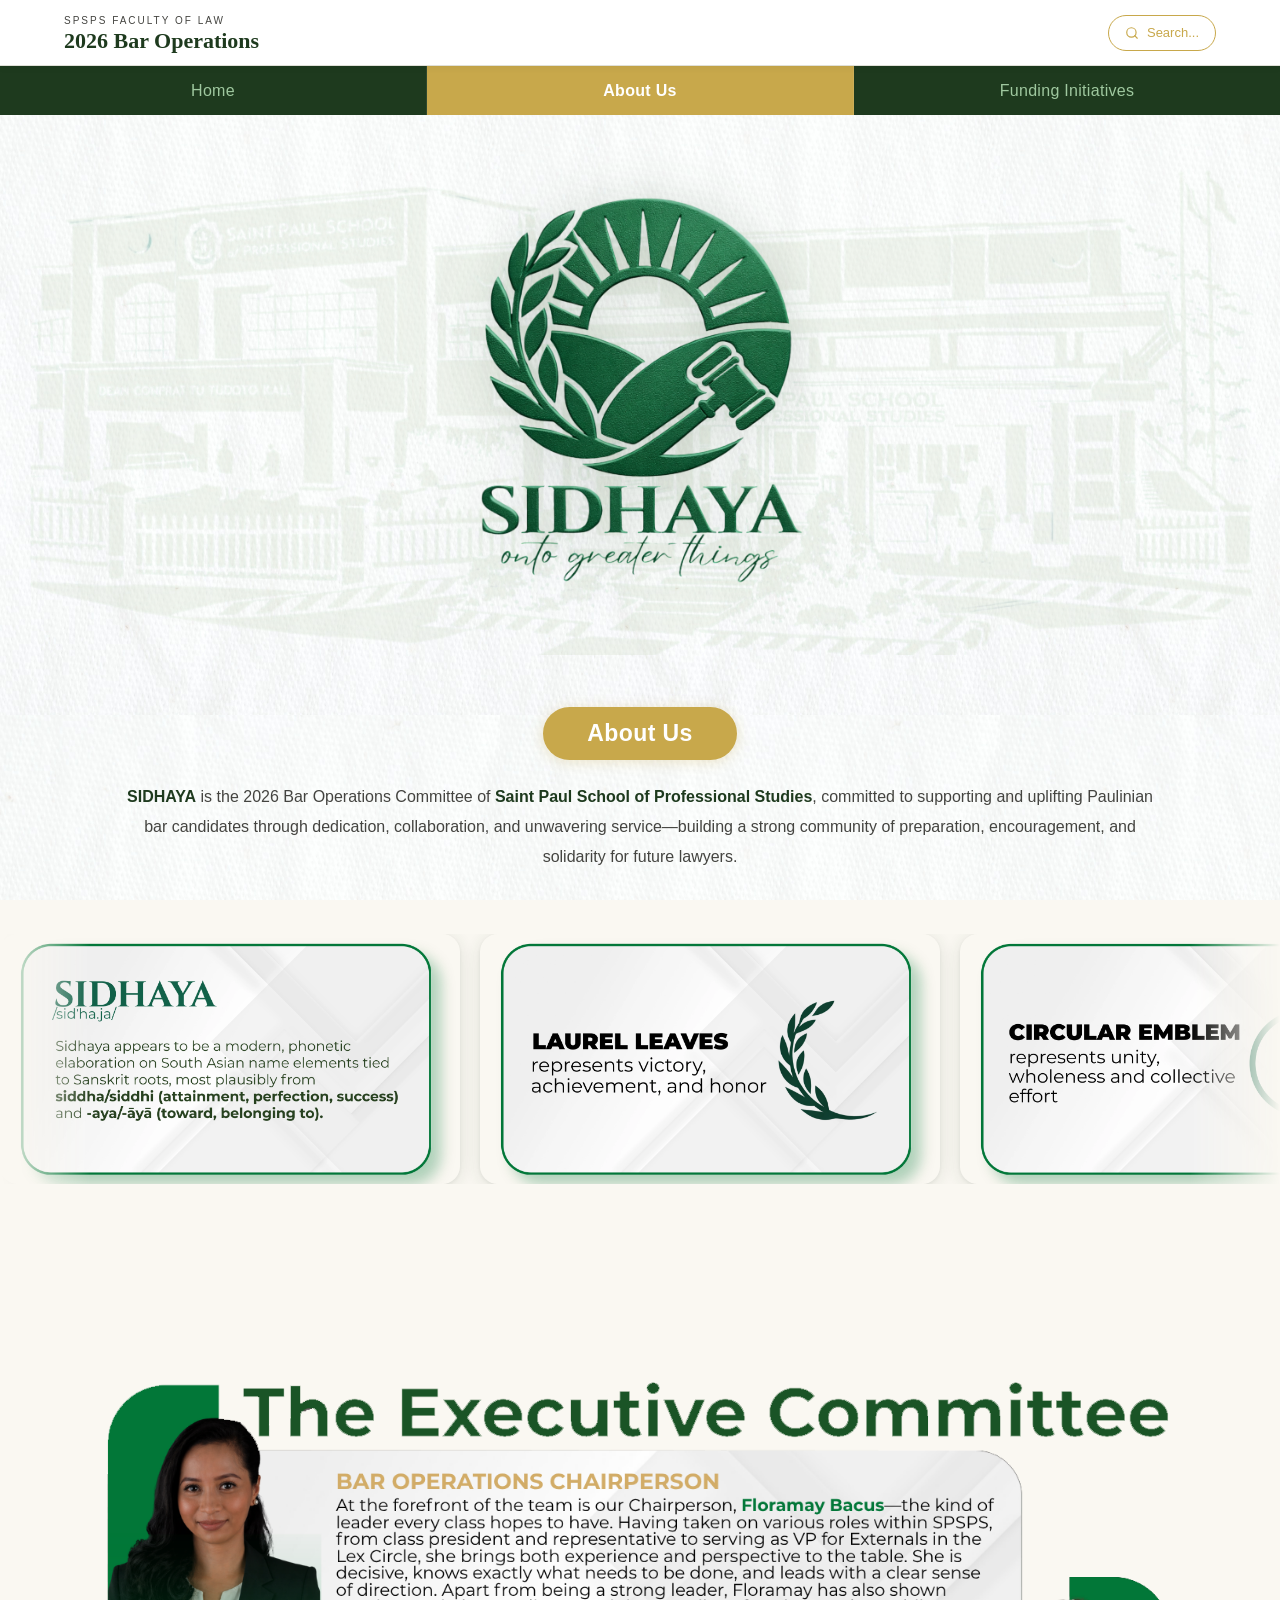
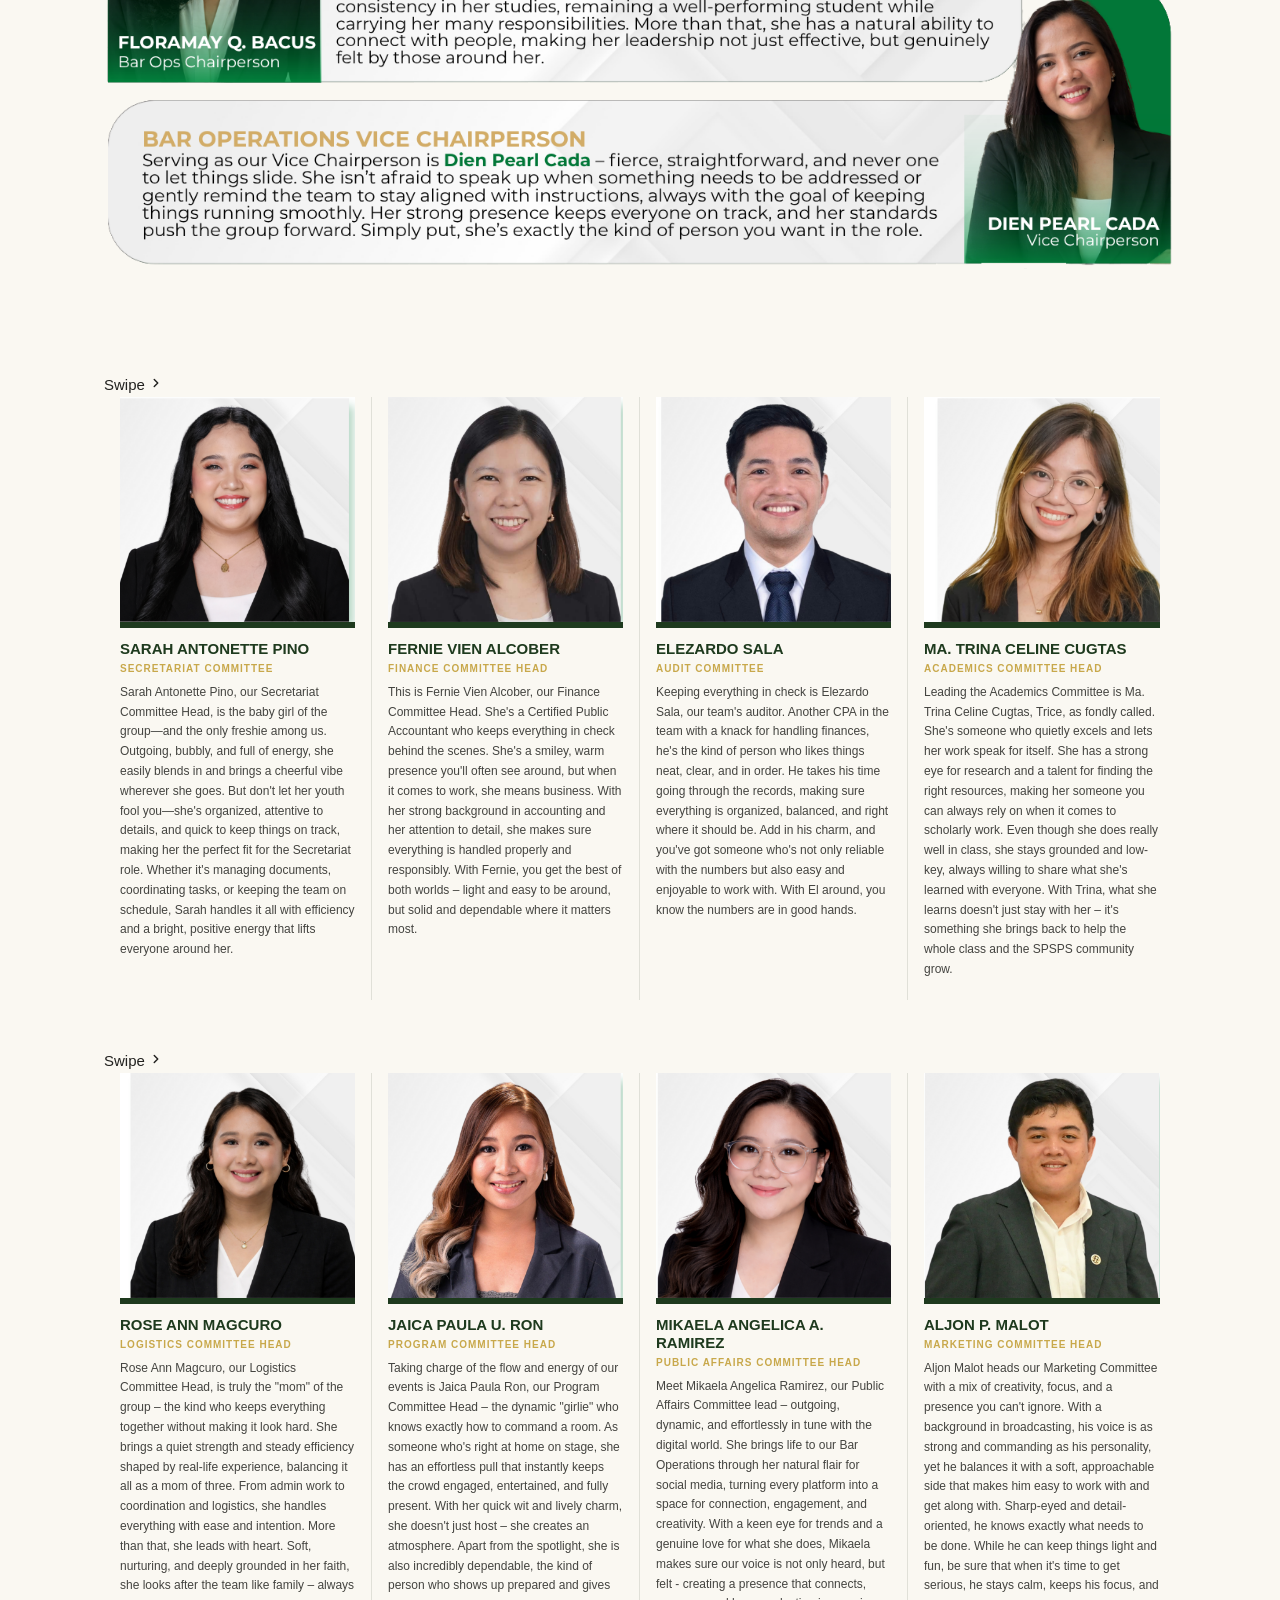
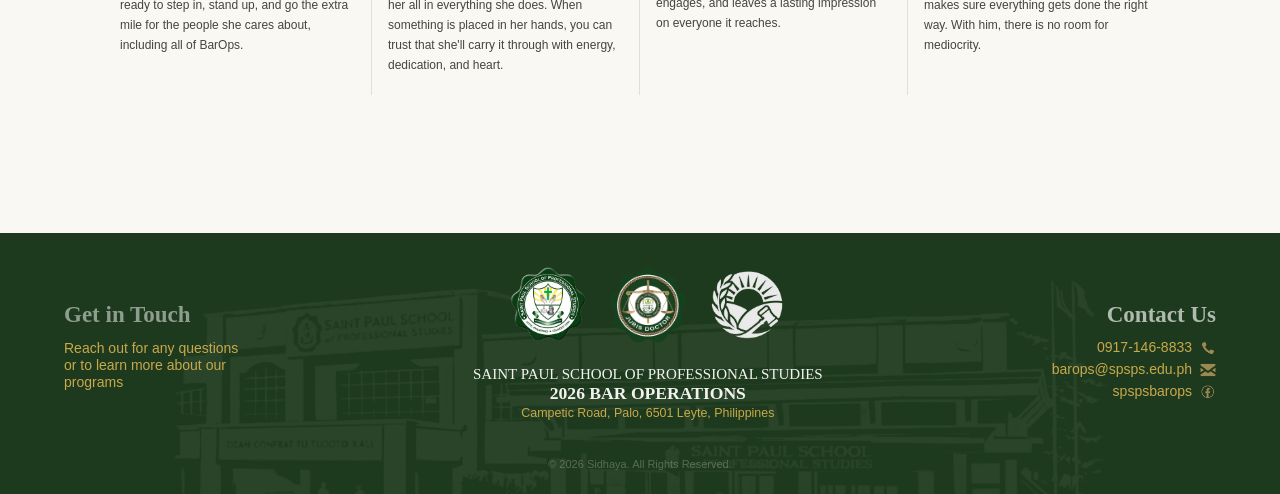
==== commit e8cc8d20: "Minor fix" ====
--- a/about.html
+++ b/about.html
@@ -178,9 +178,9 @@
             <div class="member-strip member-strip--row1">
               <img src="assets/images/committee/cugtas.png" alt="Maria Trina Celine Cugtas" loading="lazy">
             </div>
-            <h4 class="member-name member-name--row1">MARIA TRINA CELINE CUGTAS</h4>
+            <h4 class="member-name member-name--row1">MA. TRINA CELINE CUGTAS</h4>
             <p class="member-role member-role--row1">Academics Committee Head</p>
-            <p class="member-desc member-desc--row1">Leading the Academics Committee is Maria Trina Celine Cugtas,
+            <p class="member-desc member-desc--row1">Leading the Academics Committee is Ma. Trina Celine Cugtas,
               Trice, as fondly called. She's someone who quietly excels
               and lets her work speak for itself. She has a strong eye for research and a talent for finding the right
               resources, making her someone you can always rely on
@@ -301,7 +301,7 @@
         <h4>Contact Us</h4>
         <ul class="contact-list">
           <li>
-            <span>0917-245-6789</span>
+            <span>0917-146-8833</span>
             <img src="assets/images/icons/phone.png" alt="Phone" width="14" height="14" loading="lazy">
           </li>
           <li>
